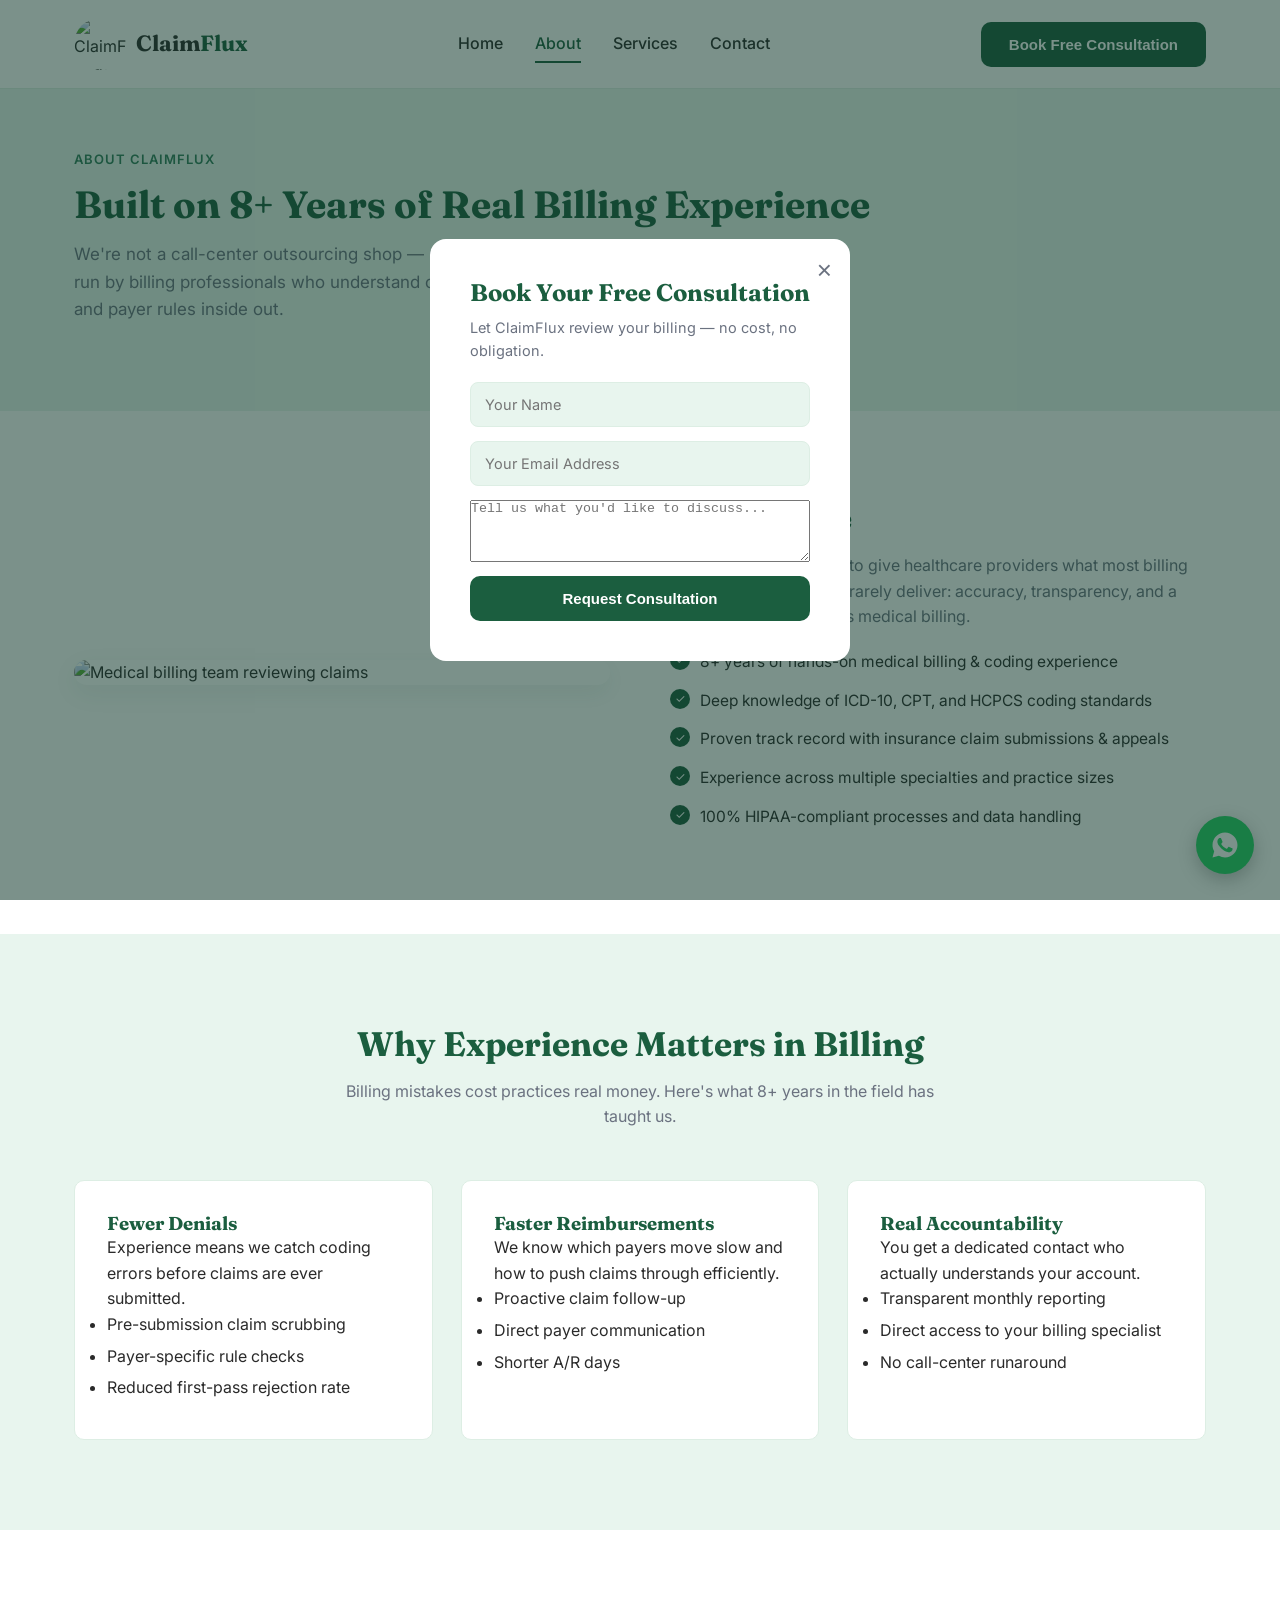
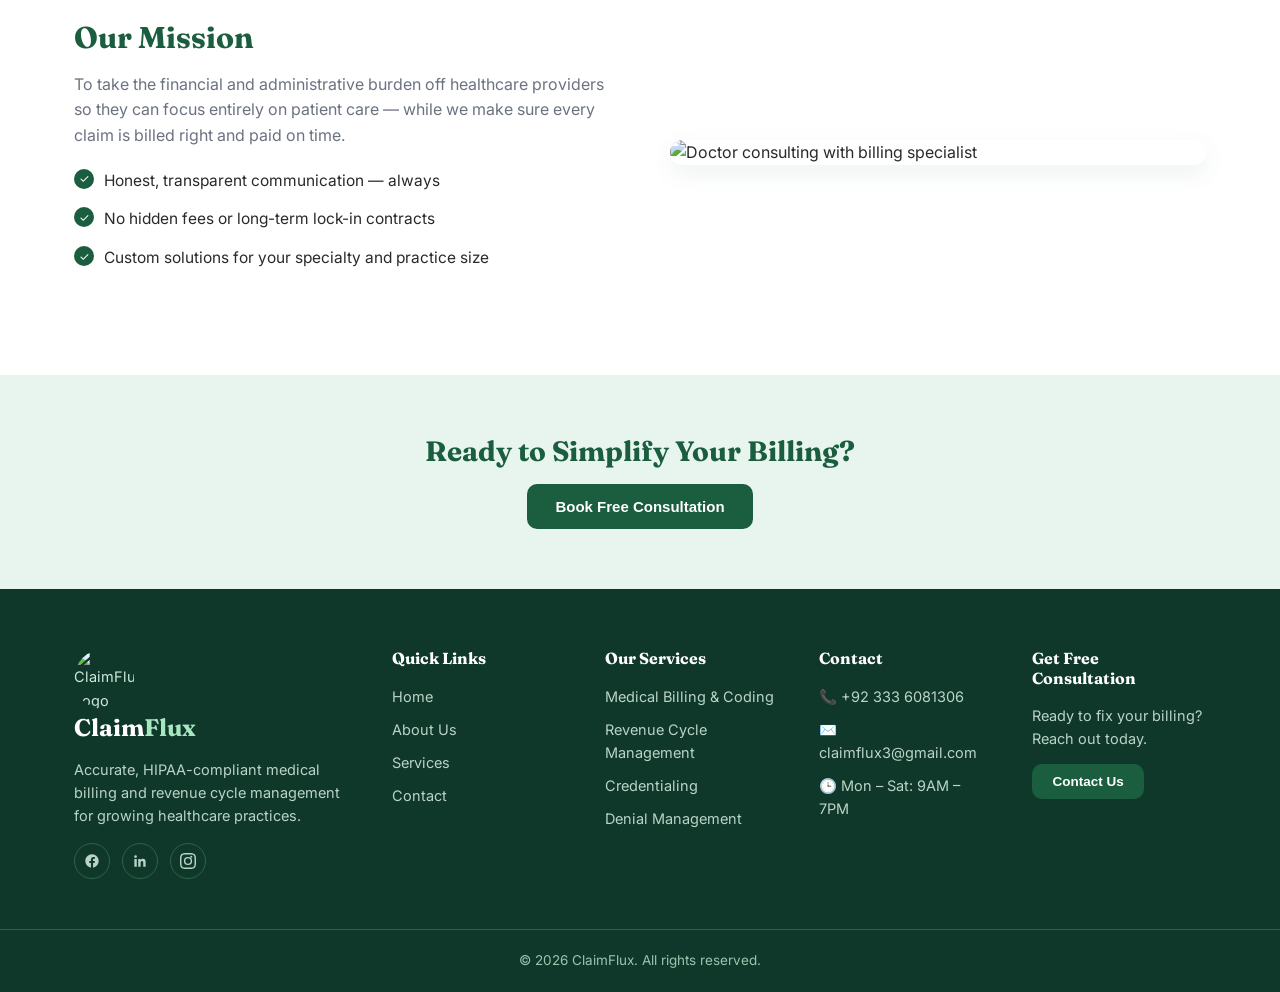
==== Claim Flux Website/about.html @ b2dca0a0 "Update about.html with new content and structure" ====
<!DOCTYPE html>
<html lang="en">
<head>
<meta charset="UTF-8">
<meta name="viewport" content="width=device-width, initial-scale=1.0">
<title>About Us | ClaimFlux</title>
<meta name="description" content="Learn about ClaimFlux — 8+ years of hands-on medical billing and revenue cycle management expertise for healthcare providers.">
<link rel="preconnect" href="https://fonts.googleapis.com">
<link href="https://fonts.googleapis.com/css2?family=Fraunces:wght@500;600;700&family=Inter:wght@400;500;600;700&display=swap" rel="stylesheet">
<link rel="stylesheet" href="style.css">
</head>
<body>

<!-- ===== HEADER ===== -->
<header class="site-header">
  <div class="container header-inner">
    <a href="index.html" class="logo-link">
  <img src="assets/logo.png" alt="ClaimFlux Logo" class="logo-img">
  <span class="logo-text">Claim<span class="logo-text-accent">Flux</span></span>
</a>
    <nav class="main-nav" id="mainNav">
      <a href="index.html">Home</a>
      <a href="about.html" class="active">About</a>
      <a href="services.html">Services</a>
      <a href="contact.html">Contact</a>
    </nav>
    <button type="button" class="btn btn-primary header-cta" onclick="openConsultModal()">Book Free Consultation</button>
    <button class="menu-toggle" id="menuToggle" aria-label="Toggle menu">
      <span></span><span></span><span></span>
    </button>
  </div>
</header>

<!-- ===== PAGE HERO ===== -->
<section class="hero" style="padding: 60px 0;">
  <div class="container">
    <p class="eyebrow">About ClaimFlux</p>
    <h1 style="font-size: 38px;">Built on 8+ Years of Real Billing Experience</h1>
    <p class="hero-sub" style="margin-top:14px;">We're not a call-center outsourcing shop — ClaimFlux is run by billing professionals who understand claims, denials, and payer rules inside out.</p>
  </div>
</section>

<!-- ===== STORY + IMAGE ===== -->
<section class="section">
  <div class="container two-col">
    <div>
      <img src="https://images.unsplash.com/photo-1505751172876-fa1923c5c528?auto=format&fit=crop&w=700&q=80" alt="Medical billing team reviewing claims" style="border-radius:16px; box-shadow: var(--shadow);">
    </div>
    <div>
      <h2 style="font-size:30px; margin-bottom:16px;">Who We Are</h2>
      <p style="color:var(--gray); margin-bottom:20px;">ClaimFlux was founded to give healthcare providers what most billing companies promise but rarely deliver: accuracy, transparency, and a team that actually knows medical billing.</p>
      <ul class="bullet-list">
        <li>8+ years of hands-on medical billing & coding experience</li>
        <li>Deep knowledge of ICD-10, CPT, and HCPCS coding standards</li>
        <li>Proven track record with insurance claim submissions & appeals</li>
        <li>Experience across multiple specialties and practice sizes</li>
        <li>100% HIPAA-compliant processes and data handling</li>
      </ul>
    </div>
  </div>
</section>

<!-- ===== WHY EXPERIENCE MATTERS ===== -->
<section class="section section-alt">
  <div class="container">
    <div class="section-head">
      <h2>Why Experience Matters in Billing</h2>
      <p>Billing mistakes cost practices real money. Here's what 8+ years in the field has taught us.</p>
    </div>
    <div class="card-grid">
      <div class="card">
        <h3>Fewer Denials</h3>
        <p>Experience means we catch coding errors before claims are ever submitted.</p>
        <ul>
          <li>Pre-submission claim scrubbing</li>
          <li>Payer-specific rule checks</li>
          <li>Reduced first-pass rejection rate</li>
        </ul>
      </div>
      <div class="card">
        <h3>Faster Reimbursements</h3>
        <p>We know which payers move slow and how to push claims through efficiently.</p>
        <ul>
          <li>Proactive claim follow-up</li>
          <li>Direct payer communication</li>
          <li>Shorter A/R days</li>
        </ul>
      </div>
      <div class="card">
        <h3>Real Accountability</h3>
        <p>You get a dedicated contact who actually understands your account.</p>
        <ul>
          <li>Transparent monthly reporting</li>
          <li>Direct access to your billing specialist</li>
          <li>No call-center runaround</li>
        </ul>
      </div>
    </div>
  </div>
</section>

<!-- ===== MISSION ===== -->
<section class="section">
  <div class="container two-col">
    <div>
      <h2 style="font-size:30px; margin-bottom:16px;">Our Mission</h2>
      <p style="color:var(--gray); margin-bottom:20px;">To take the financial and administrative burden off healthcare providers so they can focus entirely on patient care — while we make sure every claim is billed right and paid on time.</p>
      <ul class="bullet-list">
        <li>Honest, transparent communication — always</li>
        <li>No hidden fees or long-term lock-in contracts</li>
        <li>Custom solutions for your specialty and practice size</li>
      </ul>
    </div>
    <div>
      <img src="https://images.unsplash.com/photo-1454165804606-c3d57bc86b40?auto=format&fit=crop&w=700&q=80" alt="Doctor consulting with billing specialist" style="border-radius:16px; box-shadow: var(--shadow);">
    </div>
  </div>
</section>

<!-- ===== CTA STRIP ===== -->
<section class="section-alt" style="padding:60px 0; text-align:center;">
  <div class="container">
    <h2 style="font-size:28px; margin-bottom:16px;">Ready to Simplify Your Billing?</h2>
    <button type="button" class="btn btn-primary" onclick="openConsultModal()">Book Free Consultation</button>
  </div>
</section>

<!-- ===== WHATSAPP FLOATING ICON ===== -->
<a href="https://wa.me/923336081306" target="_blank" class="whatsapp-float" aria-label="Chat on WhatsApp">
  <svg viewBox="0 0 32 32" width="30" height="30" fill="white"><path d="M16.001 2.667c-7.363 0-13.334 5.97-13.334 13.333 0 2.353.615 4.646 1.782 6.667L2.667 29.333l6.84-1.795a13.27 13.27 0 0 0 6.494 1.795h.006c7.363 0 13.333-5.97 13.333-13.333S23.364 2.667 16.001 2.667zm7.803 19.03c-.332.933-1.646 1.708-2.688 1.933-.715.152-1.646.273-4.786-1.03-4.017-1.664-6.606-5.73-6.808-5.995-.194-.266-1.633-2.175-1.633-4.15s1.03-2.943 1.394-3.35c.365-.406.795-.508 1.061-.508.266 0 .53.002.762.014.244.012.573-.093.895.683.332.795 1.13 2.75 1.229 2.95.1.2.166.433.033.7-.133.267-.2.433-.398.667-.2.233-.42.52-.6.7-.2.2-.408.416-.176.815.233.4 1.033 1.705 2.218 2.762 1.523 1.36 2.807 1.78 3.207 1.98.4.2.633.166.867-.1.233-.267 1-1.166 1.267-1.566.266-.4.532-.333.897-.2.365.133 2.318 1.093 2.717 1.293.4.2.666.3.766.466.1.167.1.958-.232 1.892z"/></svg>
</a>

<!-- ===== FOOTER ===== -->
<footer class="site-footer">
  <div class="container footer-inner footer-inner-5">
    <div class="footer-col">
      <a href="index.html" class="logo-link footer-logo-link">
        <img src="assets/logo.png" alt="ClaimFlux Logo" class="logo-img footer-logo-img">
        <span class="logo-text footer-logo-text">Claim<span class="logo-text-accent">Flux</span></span>
      </a>
      <p>Accurate, HIPAA-compliant medical billing and revenue cycle management for growing healthcare practices.</p>
      <div class="social-icons" style="margin-top:16px;">
        <a href="https://www.facebook.com/share/196HwQjdj1/?mibextid=wwXIfr" target="_blank" aria-label="Facebook">
          <svg width="16" height="16" viewBox="0 0 24 24" fill="currentColor"><path d="M22 12.06C22 6.53 17.52 2 12 2S2 6.53 2 12.06c0 5 3.66 9.13 8.44 9.94v-7.03H7.9v-2.91h2.54V9.85c0-2.5 1.49-3.89 3.77-3.89 1.09 0 2.24.2 2.24.2v2.46h-1.26c-1.24 0-1.63.77-1.63 1.56v1.88h2.78l-.44 2.91h-2.34V22c4.78-.81 8.44-4.94 8.44-9.94z"/></svg>
        </a>
        <a href="https://www.linkedin.com/in/claim-flux-b5b047421?utm_source=share_via&utm_content=profile&utm_medium=member_ios" target="_blank" aria-label="LinkedIn">
          <svg width="16" height="16" viewBox="0 0 24 24" fill="currentColor"><path d="M20.45 20.45h-3.56v-5.57c0-1.33-.02-3.04-1.85-3.04-1.86 0-2.14 1.45-2.14 2.94v5.67H9.34V9h3.42v1.56h.05c.48-.9 1.64-1.85 3.38-1.85 3.6 0 4.27 2.37 4.27 5.46v6.28zM5.34 7.43a2.07 2.07 0 1 1 0-4.14 2.07 2.07 0 0 1 0 4.14zM7.12 20.45H3.56V9h3.56v11.45z"/></svg>
        </a>
        <a href="https://www.instagram.com/claimflux3?igsh=MWZhaTVyOWlpMDJ1ag==" target="_blank" aria-label="Instagram">
          <svg width="16" height="16" viewBox="0 0 24 24" fill="currentColor"><path d="M12 2.16c3.2 0 3.58.01 4.85.07 1.17.05 1.8.25 2.22.41.56.22.96.48 1.38.9.42.42.68.82.9 1.38.16.42.36 1.05.41 2.22.06 1.27.07 1.65.07 4.85s-.01 3.58-.07 4.85c-.05 1.17-.25 1.8-.41 2.22-.22.56-.48.96-.9 1.38-.42.42-.82.68-1.38.9-.42.16-1.05.36-2.22.41-1.27.06-1.65.07-4.85.07s-3.58-.01-4.85-.07c-1.17-.05-1.8-.25-2.22-.41-.56-.22-.96-.48-1.38-.9-.42-.42-.68-.82-.9-1.38-.16-.42-.36-1.05-.41-2.22-.06-1.27-.07-1.65-.07-4.85s.01-3.58.07-4.85c.05-1.17.25-1.8.41-2.22.22-.56.48-.96.9-1.38.42-.42.82-.68 1.38-.9.42-.16 1.05-.36 2.22-.41 1.27-.06 1.65-.07 4.85-.07zM12 0C8.74 0 8.33.01 7.05.07c-1.28.06-2.15.26-2.91.56-.79.31-1.46.72-2.13 1.38A5.87 5.87 0 0 0 .63 4.14c-.3.76-.5 1.63-.56 2.91C.01 8.33 0 8.74 0 12s.01 3.67.07 4.95c.06 1.28.26 2.15.56 2.91.31.79.72 1.46 1.38 2.13.66.66 1.34 1.07 2.13 1.38.76.3 1.63.5 2.91.56 1.28.06 1.69.07 4.95.07s3.67-.01 4.95-.07c1.28-.06 2.15-.26 2.91-.56.79-.31 1.46-.72 2.13-1.38.66-.66 1.07-1.34 1.38-2.13.3-.76.5-1.63.56-2.91.06-1.28.07-1.69.07-4.95s-.01-3.67-.07-4.95c-.06-1.28-.26-2.15-.56-2.91-.31-.79-.72-1.46-1.38-2.13A5.87 5.87 0 0 0 19.86.63c-.76-.3-1.63-.5-2.91-.56C15.67.01 15.26 0 12 0zm0 5.84A6.16 6.16 0 1 0 12 18.16 6.16 6.16 0 0 0 12 5.84zm0 10.16A4 4 0 1 1 12 8a4 4 0 0 1 0 8zm6.41-10.4a1.44 1.44 0 1 1-2.88 0 1.44 1.44 0 0 1 2.88 0z"/></svg>
        </a>
      </div>
    </div>

    <div class="footer-col">
      <h4>Quick Links</h4>
      <a href="index.html">Home</a>
      <a href="about.html">About Us</a>
      <a href="services.html">Services</a>
      <a href="contact.html">Contact</a>
    </div>

    <div class="footer-col">
      <h4>Our Services</h4>
      <a href="services.html">Medical Billing & Coding</a>
      <a href="services.html">Revenue Cycle Management</a>
      <a href="services.html">Credentialing</a>
      <a href="services.html">Denial Management</a>
    </div>

    <div class="footer-col">
      <h4>Contact</h4>
      <p>📞 +92 333 6081306</p>
      <p>✉️ claimflux3@gmail.com</p>
      <p>🕒 Mon – Sat: 9AM – 7PM</p>
    </div>

    <div class="footer-col">
      <h4>Get Free Consultation</h4>
      <p style="margin-bottom:14px;">Ready to fix your billing? Reach out today.</p>
      <button type="button" class="btn btn-primary" style="font-size:13.5px; padding:10px 20px;" onclick="openConsultModal()">Contact Us</button>
    </div>
  </div>
  <div class="footer-bottom">
    <p>&copy; <span id="currentYear">2026</span> ClaimFlux. All rights reserved.</p>
  </div>
</footer>

<!-- ===== CONSULTATION POPUP MODAL ===== -->
<div class="modal-overlay" id="consultModal">
  <div class="modal-box">
    <button class="modal-close" id="modalClose" aria-label="Close">&times;</button>
    <div id="consultFormWrap">
    <h3>Book Your Free Consultation</h3>
    <p>Let ClaimFlux review your billing — no cost, no obligation.</p>
    <form id="consultForm">
      <input type="hidden" name="access_key" value="b494f4cc-b262-4663-bc3c-fe951db711fb">
      <input type="hidden" name="subject" value="New Consultation Request - ClaimFlux">
      <input type="text" name="name" placeholder="Your Name" required>
      <input type="email" name="email" placeholder="Your Email Address" required>
      <textarea name="message" placeholder="Tell us what you'd like to discuss..." rows="4" required></textarea>
      <button type="submit" class="btn btn-primary btn-full">Request Consultation</button>
    </form>
    </div>
    <div class="success-state" id="consultSuccess" style="display:none;">
      <svg class="success-checkmark" viewBox="0 0 52 52">
        <circle cx="26" cy="26" r="24"/>
        <path d="M14 27l7 7 16-16"/>
      </svg>
      <h3>Consultation Booked!</h3>
      <p>Thanks for reaching out — our team will review your details and contact you shortly.</p>
    </div>
  </div>
</div>

<script src="script.js"></script>
</body>
</html>
---- Claim Flux Website/style.css ----
/* =========================================
   CLAIMFLUX — GLOBAL STYLES
========================================= */
:root {
  --green-dark: #1B5E3F;
  --green-mid: #2E7D5B;
  --mint-bg: #E8F5EE;
  --white: #FFFFFF;
  --charcoal: #2A2A2A;
  --gray: #6B7280;
  --border: #DDEEE4;
  --font-head: 'Fraunces', serif;
  --font-body: 'Inter', sans-serif;
  --radius: 10px;
  --shadow: 0 8px 24px rgba(27, 94, 63, 0.08);
}

* { margin: 0; padding: 0; box-sizing: border-box; }

html { scroll-behavior: smooth; }

body {
  font-family: var(--font-body);
  color: var(--charcoal);
  line-height: 1.6;
  background: var(--white);
}

.container {
  max-width: 1180px;
  margin: 0 auto;
  padding: 0 24px;
}

img { max-width: 100%; display: block; }

h1, h2, h3, h4 { font-family: var(--font-head); line-height: 1.2; color: var(--green-dark); }

a { text-decoration: none; color: inherit; }

/* ===== BUTTONS ===== */
.btn {
  display: inline-block;
  padding: 14px 28px;
  border-radius: var(--radius);
  font-weight: 600;
  font-size: 15px;
  transition: transform 0.2s ease, box-shadow 0.2s ease;
  cursor: pointer;
  border: none;
}
.btn-primary { background: var(--green-dark); color: var(--white); }
.btn-primary:hover { transform: translateY(-2px); box-shadow: 0 10px 20px rgba(27,94,63,0.25); }
.btn-outline { background: transparent; border: 2px solid var(--green-dark); color: var(--green-dark); }
.btn-outline:hover { background: var(--green-dark); color: var(--white); }
.btn-full { width: 100%; }

/* ===== HEADER ===== */
.site-header {
  position: sticky;
  top: 0;
  background: var(--white);
  border-bottom: 1px solid var(--border);
  z-index: 100;
}
.header-inner {
  display: flex;
  align-items: center;
  justify-content: space-between;
  padding: 18px 24px;
}
.logo {
  font-family: var(--font-head);
  font-size: 24px;
  font-weight: 700;
  color: var(--charcoal);
}
.logo span { color: var(--green-dark); }
.main-nav { display: flex; gap: 32px; }
.main-nav a { font-weight: 500; color: var(--charcoal); position: relative; }
.main-nav a.active, .main-nav a:hover { color: var(--green-dark); }
.main-nav a.active::after {
  content: ''; position: absolute; bottom: -6px; left: 0; width: 100%; height: 2px; background: var(--green-dark);
}
.menu-toggle {
  display: none;
  flex-direction: column;
  gap: 5px;
  background: none;
  border: none;
  cursor: pointer;
}
.menu-toggle span { width: 26px; height: 2px; background: var(--charcoal); }

/* ===== HERO ===== */
.hero { background: var(--mint-bg); padding: 80px 0; overflow: hidden; }
.hero-inner {
  display: grid;
  grid-template-columns: 1fr 1fr;
  gap: 50px;
  align-items: center;
}
.eyebrow {
  color: var(--green-mid);
  font-weight: 600;
  letter-spacing: 1px;
  text-transform: uppercase;
  font-size: 13px;
  margin-bottom: 12px;
}
.hero-text h1 { font-size: 44px; margin-bottom: 20px; }
.hero-sub { color: var(--gray); font-size: 17px; margin-bottom: 28px; max-width: 480px; }
.hero-actions { display: flex; gap: 16px; flex-wrap: wrap; }
.hero-img {
  border-radius: 16px;
  box-shadow: var(--shadow);
  animation: floatIn 0.8s ease both;
}
@keyframes floatIn {
  from { opacity: 0; transform: translateY(20px); }
  to { opacity: 1; transform: translateY(0); }
}

/* ===== TRUST STRIP ===== */
.trust-strip { background: var(--green-dark); padding: 36px 0; }
.trust-grid {
  display: grid;
  grid-template-columns: repeat(4, 1fr);
  text-align: center;
  gap: 20px;
}
.trust-item strong { display: block; font-size: 30px; color: var(--white); font-family: var(--font-head); }
.trust-item span { color: #CFE8DA; font-size: 14px; }

/* ===== SECTIONS (generic, used across pages) ===== */
.section { padding: 90px 0; }
.section-alt { background: var(--mint-bg); }
.section-head { text-align: center; max-width: 620px; margin: 0 auto 50px; }
.section-head h2 { font-size: 34px; margin-bottom: 14px; }
.section-head p { color: var(--gray); font-size: 16px; }

.card-grid {
  display: grid;
  grid-template-columns: repeat(3, 1fr);
  gap: 28px;
}
.card {
  background: var(--white);
  border: 1px solid var(--border);
  border-radius: var(--radius);
  padding: 32px;
  transition: transform 0.25s ease, box-shadow 0.25s ease;
}
.card:hover { transform: translateY(-6px); box-shadow: var(--shadow); }
.hover-border-grid .card {
  border: 2px solid var(--border);
  transition: transform 0.25s ease, box-shadow 0.25s ease, border-color 0.25s ease;
}
.hover-border-grid .card:hover {
  border-color: var(--green-dark);
}

/* ===== FAQ ACCORDION ===== */
.faq-list {
  display: flex;
  flex-direction: column;
  gap: 16px;
}
.faq-item {
  background: var(--white);
  border: 2px solid var(--border);
  border-radius: var(--radius);
  overflow: hidden;
  transition: border-color 0.3s ease, box-shadow 0.3s ease;
}
.faq-item.open {
  border-color: var(--green-dark);
  box-shadow: var(--shadow);
}
.faq-question {
  display: flex;
  justify-content: space-between;
  align-items: center;
  gap: 16px;
  padding: 22px 26px;
  cursor: pointer;
  user-select: none;
}
.faq-question h3 {
  font-size: 16.5px;
  color: var(--charcoal);
  font-family: var(--font-body);
  font-weight: 600;
}
.faq-icon {
  width: 30px;
  height: 30px;
  flex-shrink: 0;
  border-radius: 50%;
  background: var(--mint-bg);
  color: var(--green-dark);
  display: flex;
  align-items: center;
  justify-content: center;
  font-size: 18px;
  font-weight: 600;
  transition: transform 0.35s ease, background 0.3s ease, color 0.3s ease;
}
.faq-item.open .faq-icon {
  background: var(--green-dark);
  color: var(--white);
  transform: rotate(135deg);
}
.faq-answer {
  max-height: 0;
  overflow: hidden;
  transition: max-height 0.4s ease;
}
.faq-answer-inner {
  padding: 0 26px 22px;
  border-top: 1px solid var(--border);
  padding-top: 16px;
}
.faq-answer p {
  color: var(--gray);
  font-size: 14.5px;
  line-height: 1.7;
}
.card ul li { margin-bottom: 6px; }

/* ===== ABOUT / BULLET LIST ===== */
.bullet-list { list-style: none; }
.bullet-list li {
  position: relative;
  padding-left: 30px;
  margin-bottom: 14px;
  font-size: 15.5px;
}
.bullet-list li::before {
  content: '✓';
  position: absolute;
  left: 0;
  top: 0;
  background: var(--green-dark);
  color: var(--white);
  width: 20px; height: 20px;
  border-radius: 50%;
  font-size: 12px;
  display: flex; align-items: center; justify-content: center;
}

.two-col {
  display: grid;
  grid-template-columns: 1fr 1fr;
  gap: 60px;
  align-items: center;
}

/* ===== WHATSAPP FLOAT ===== */
.whatsapp-float {
  animation: pulse 1.6s infinite;
  position: fixed;
  bottom: 26px;
  right: 26px;
  background: #25D366;
  width: 58px; height: 58px;
  border-radius: 50%;
  display: flex; align-items: center; justify-content: center;
  box-shadow: 0 6px 18px rgba(0,0,0,0.25);
  z-index: 200;
  animation: pulse 2.2s infinite;
}
@keyframes pulse {
  0% { box-shadow: 0 0 0 0 rgba(37,211,102,0.5); }
  70% { box-shadow: 0 0 0 14px rgba(37,211,102,0); }
  100% { box-shadow: 0 0 0 0 rgba(37,211,102,0); }
}

/* ===== FOOTER ===== */
.site-footer { background: #10382A; color: #DCEBE3; padding: 60px 0 0; }
.footer-inner {
  display: grid;
  grid-template-columns: 2fr 1fr 1fr 1fr;
  gap: 40px;
  padding-bottom: 40px;
}

.footer-inner-5 {
  grid-template-columns: 1.6fr 1fr 1fr 1fr 1fr;
}
@media (max-width: 900px) {
  .footer-inner-5 { grid-template-columns: 1fr 1fr; }
}

.footer-logo { color: var(--white); margin-bottom: 14px; display: inline-block; }
.footer-logo span { color: #A8E6C1; }
.footer-col h4 { color: var(--white); font-size: 16px; margin-bottom: 16px; }
.footer-col a, .footer-col p { display: block; color: #B9D4C6; margin-bottom: 10px; font-size: 14.5px; }
.social-icons { display: flex; gap: 12px; }
.social-icons a {
  width: 36px; height: 36px;
  border: 1px solid #2E6349;
  border-radius: 50%;
  display: flex; align-items: center; justify-content: center;
  font-size: 12px;
}
.footer-bottom {
  border-top: 1px solid #2E6349;
  text-align: center;
  padding: 20px 0;
  font-size: 13.5px;
  color: #9FC2AF;
}

/* ===== MODAL ===== */
.modal-overlay {
  position: fixed;
  inset: 0;
  background: rgba(16, 56, 42, 0.55);
  display: flex;
  align-items: center;
  justify-content: center;
  opacity: 0;
  visibility: hidden;
  transition: opacity 0.3s ease;
  z-index: 999;
  padding: 20px;
}
.modal-overlay.active { opacity: 1; visibility: visible; }
.modal-box {
  background: var(--white);
  border-radius: 16px;
  padding: 40px;
  max-width: 420px;
  width: 100%;
  position: relative;
  transform: scale(0.92);
  transition: transform 0.3s ease;
}
.modal-overlay.active .modal-box { transform: scale(1); }
.modal-box h3 { font-size: 24px; margin-bottom: 8px; }
.modal-box p { color: var(--gray); font-size: 14.5px; margin-bottom: 20px; }
.modal-close {
  position: absolute; top: 16px; right: 18px;
  background: none; border: none; font-size: 26px; cursor: pointer; color: var(--gray);
}
#consultForm { display: flex; flex-direction: column; gap: 14px; }
#consultForm input, #consultForm select {
  padding: 13px 14px;
  border: 1px solid var(--border);
  border-radius: 8px;
  font-family: var(--font-body);
  font-size: 14.5px;
  background: var(--mint-bg);
}
#consultForm input:focus, #consultForm select:focus {
  outline: 2px solid var(--green-dark);
  background: var(--white);
}

/* ===== SCROLL REVEAL ===== */
.reveal {
  opacity: 0;
  transform: translateY(24px);
  transition: opacity 0.7s ease, transform 0.7s ease;
}
.reveal.visible {
  opacity: 1;
  transform: translateY(0);
}

/* ===== RESPONSIVE ===== */
@media (max-width: 900px) {
  .hero-inner, .two-col { grid-template-columns: 1fr; }
  .hero-text h1 { font-size: 34px; }
  .card-grid { grid-template-columns: repeat(2, 1fr); }
  .footer-inner { grid-template-columns: 1fr 1fr; }
}

@media (max-width: 640px) {
  .main-nav { 
    position: absolute; top: 100%; left: 0; right: 0;
    background: var(--white);
    flex-direction: column;
    padding: 20px 24px;
    display: none;
    border-bottom: 1px solid var(--border);
  }
  .main-nav.open { display: flex; }
  .menu-toggle { display: flex; }
  .header-cta { display: none; }
  .trust-grid { grid-template-columns: repeat(2, 1fr); }
  .card-grid { grid-template-columns: 1fr; }
  .footer-inner { grid-template-columns: 1fr; }
  .hero-text h1 { font-size: 28px; }
  .section { padding: 60px 0; }
}

/* ===== LOGO IMAGE ===== */
.logo-img {
  height: 52px;
  width: 52px;
  object-fit: cover;
  border-radius: 50%;
  display: block;
}
.footer-logo-img {
  height: 60px;
  width: 60px;
  object-fit: cover;
  border-radius: 50%;
  filter: brightness(1.1);
}
.logo-link, .footer-logo-link {
  display: inline-flex;
  align-items: center;
  gap: 10px;
}
.logo-text {
  font-family: var(--font-head);
  font-size: 22px;
  font-weight: 700;
  color: var(--charcoal);
}
.logo-text-accent { color: var(--green-dark); }
.footer-logo-text {
  color: var(--white);
  font-size: 24px;
}
.footer-logo-text .logo-text-accent { color: #A8E6C1; }

/* ===== SPECIALTY GRID ===== */
.specialty-grid {
  display: grid;
  grid-template-columns: repeat(4, 1fr);
  gap: 16px;
}
.specialty-item {
  background: var(--mint-bg);
  border: 2px solid var(--border);
  border-radius: 10px;
  padding: 20px 16px;
  text-align: center;
  font-weight: 600;
  color: var(--green-dark);
  font-size: 14.5px;
  transition: all 0.25s ease;
}
.specialty-item:hover {
  background: var(--green-dark);
  color: var(--white);
  transform: translateY(-4px);
  border-color: var(--green-dark);
}
@media (max-width: 640px) {
  .specialty-grid { grid-template-columns: repeat(2, 1fr); }
}

/* ===== SERVICE SELECT BOXES ===== */
.service-select-grid {
  display: grid;
  grid-template-columns: 1fr 1fr;
  gap: 10px;
}
.service-option {
  padding: 12px 10px;
  border: 2px solid var(--border);
  border-radius: 8px;
  background: var(--mint-bg);
  font-family: var(--font-body);
  font-size: 13.5px;
  font-weight: 500;
  color: var(--charcoal);
  cursor: pointer;
  text-align: center;
  transition: border-color 0.2s ease, background 0.2s ease, color 0.2s ease;
}
.service-option:hover { border-color: var(--green-mid); }
.service-option.selected {
  background: var(--green-dark);
  border-color: var(--green-dark);
  color: var(--white);
}
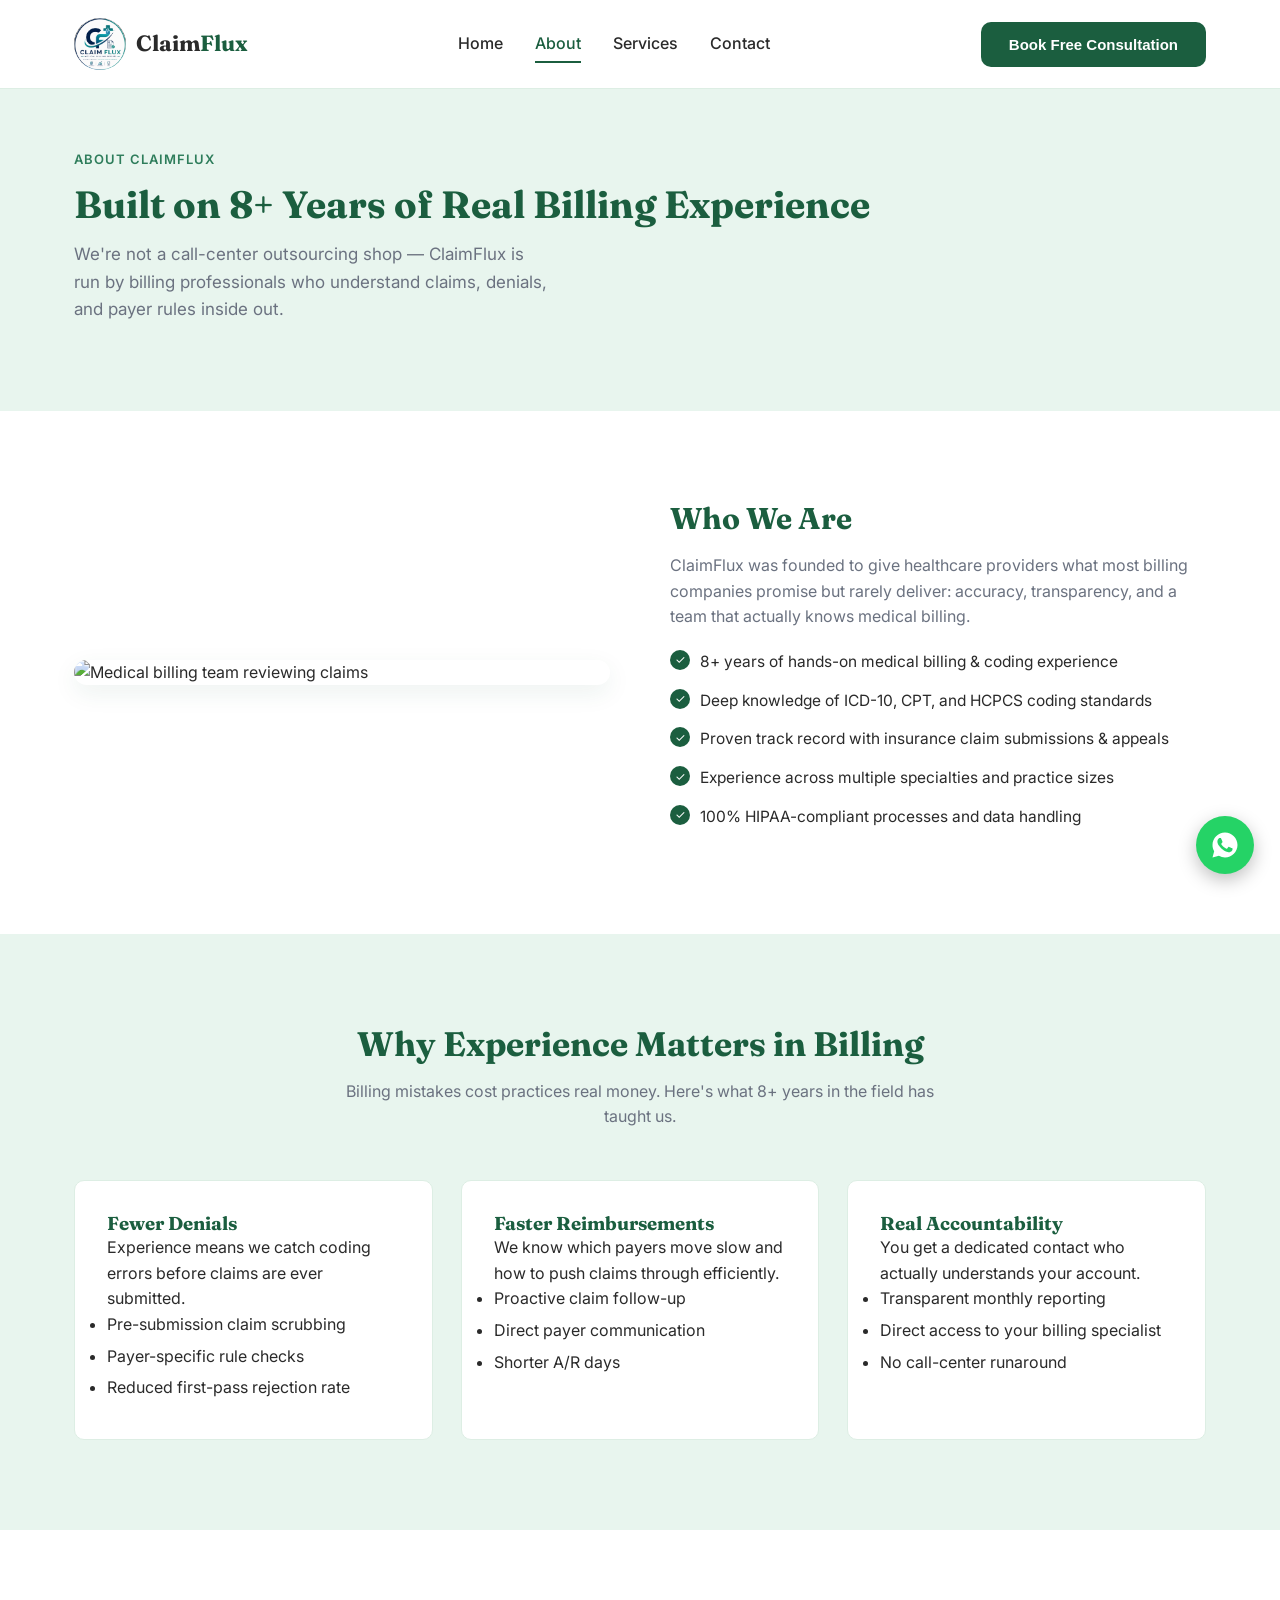
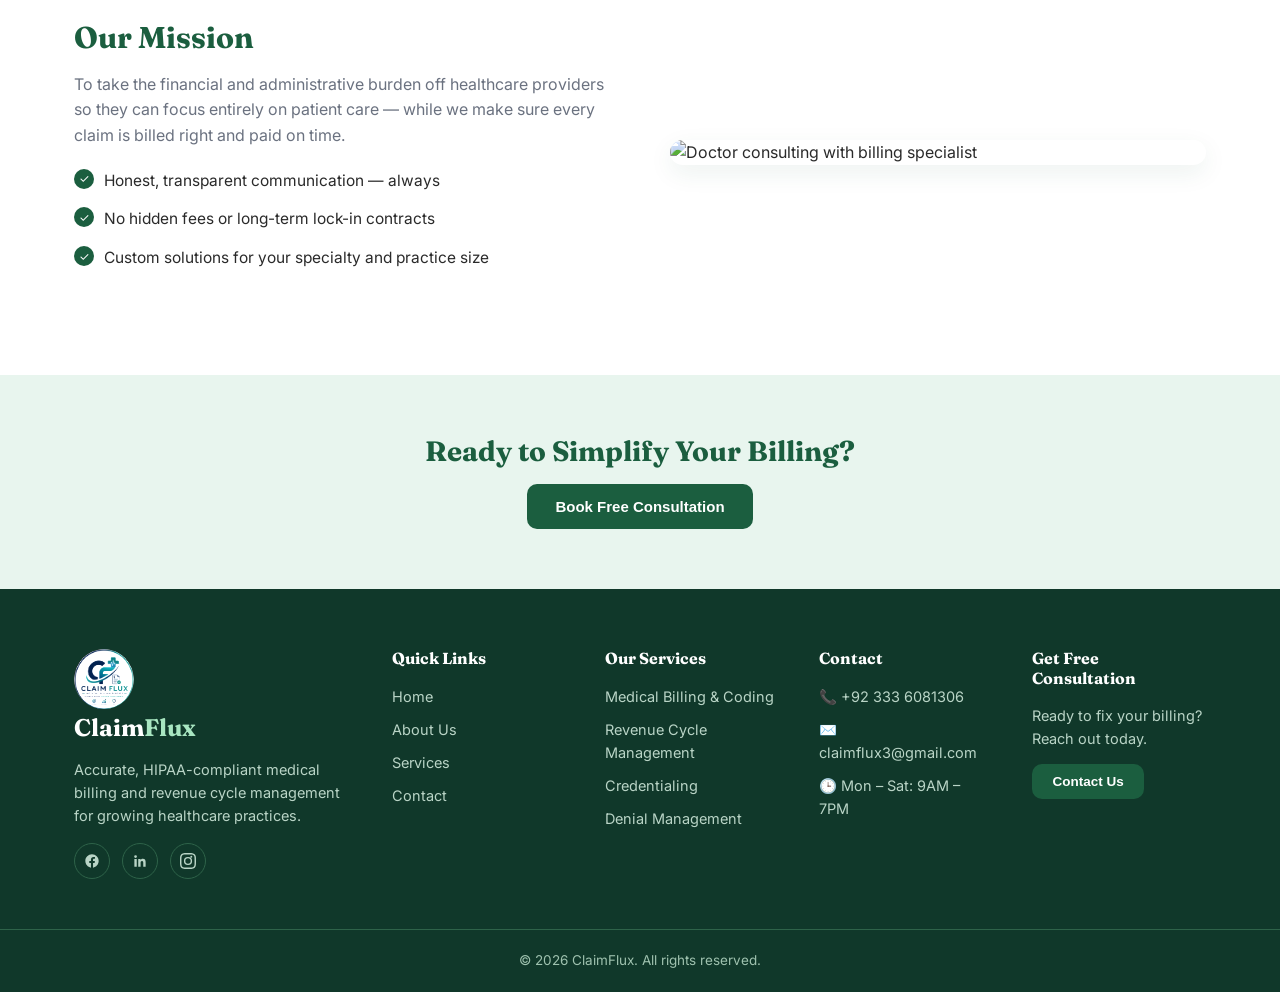
==== commit 1e38d72b: "Update about.html" ====
--- a/Claim Flux Website/about.html
+++ b/Claim Flux Website/about.html
@@ -15,7 +15,7 @@
 <header class="site-header">
   <div class="container header-inner">
     <a href="index.html" class="logo-link">
-  <img src="assets/logo.png" alt="ClaimFlux Logo" class="logo-img">
+  <img src="logo.png" alt="ClaimFlux Logo" class="logo-img">
   <span class="logo-text">Claim<span class="logo-text-accent">Flux</span></span>
 </a>
     <nav class="main-nav" id="mainNav">
@@ -135,7 +135,7 @@
   <div class="container footer-inner footer-inner-5">
     <div class="footer-col">
       <a href="index.html" class="logo-link footer-logo-link">
-        <img src="assets/logo.png" alt="ClaimFlux Logo" class="logo-img footer-logo-img">
+        <img src="logo.png" alt="ClaimFlux Logo" class="logo-img footer-logo-img">
         <span class="logo-text footer-logo-text">Claim<span class="logo-text-accent">Flux</span></span>
       </a>
       <p>Accurate, HIPAA-compliant medical billing and revenue cycle management for growing healthcare practices.</p>
--- a/Claim Flux Website/style.css
+++ b/Claim Flux Website/style.css
@@ -345,7 +345,7 @@
   background: none; border: none; font-size: 26px; cursor: pointer; color: var(--gray);
 }
 #consultForm { display: flex; flex-direction: column; gap: 14px; }
-#consultForm input, #consultForm select {
+#consultForm input, #consultForm select, #consultForm textarea {
   padding: 13px 14px;
   border: 1px solid var(--border);
   border-radius: 8px;
@@ -353,7 +353,7 @@
   font-size: 14.5px;
   background: var(--mint-bg);
 }
-#consultForm input:focus, #consultForm select:focus {
+#consultForm input:focus, #consultForm select:focus, #consultForm textarea:focus {
   outline: 2px solid var(--green-dark);
   background: var(--white);
 }
@@ -480,4 +480,69 @@
   background: var(--green-dark);
   border-color: var(--green-dark);
   color: var(--white);
-}+}
+
+#consultForm textarea {
+  resize: vertical;
+  font-family: var(--font-body);
+  padding: 13px 14px;
+  border: 1px solid var(--border);
+  border-radius: 8px;
+  font-size: 14.5px;
+  background: var(--mint-bg);
+}
+#consultForm textarea:focus {
+  outline: 2px solid var(--green-dark);
+  background: var(--white);
+}
+
+/* ===== SUCCESS STATE (After Form Submit) ===== */
+.success-state {
+  text-align: center;
+  padding: 20px 0 10px;
+}
+.success-checkmark {
+  width: 70px;
+  height: 70px;
+  margin: 0 auto 20px;
+}
+.success-checkmark circle {
+  stroke: var(--green-dark);
+  stroke-width: 3;
+  fill: none;
+  stroke-dasharray: 166;
+  stroke-dashoffset: 166;
+  animation: circleDraw 0.5s ease forwards;
+}
+.success-checkmark path {
+  stroke: var(--green-dark);
+  stroke-width: 4;
+  fill: none;
+  stroke-linecap: round;
+  stroke-linejoin: round;
+  stroke-dasharray: 48;
+  stroke-dashoffset: 48;
+  animation: checkDraw 0.35s ease forwards 0.45s;
+}
+@keyframes circleDraw {
+  to { stroke-dashoffset: 0; }
+}
+@keyframes checkDraw {
+  to { stroke-dashoffset: 0; }
+}
+.success-state h3 {
+  font-size: 22px;
+  margin-bottom: 8px;
+  animation: fadeUp 0.4s ease forwards 0.6s;
+  opacity: 0;
+}
+.success-state p {
+  color: var(--gray);
+  font-size: 14.5px;
+  animation: fadeUp 0.4s ease forwards 0.75s;
+  opacity: 0;
+}
+@keyframes fadeUp {
+  from { opacity: 0; transform: translateY(8px); }
+  to { opacity: 1; transform: translateY(0); }
+}
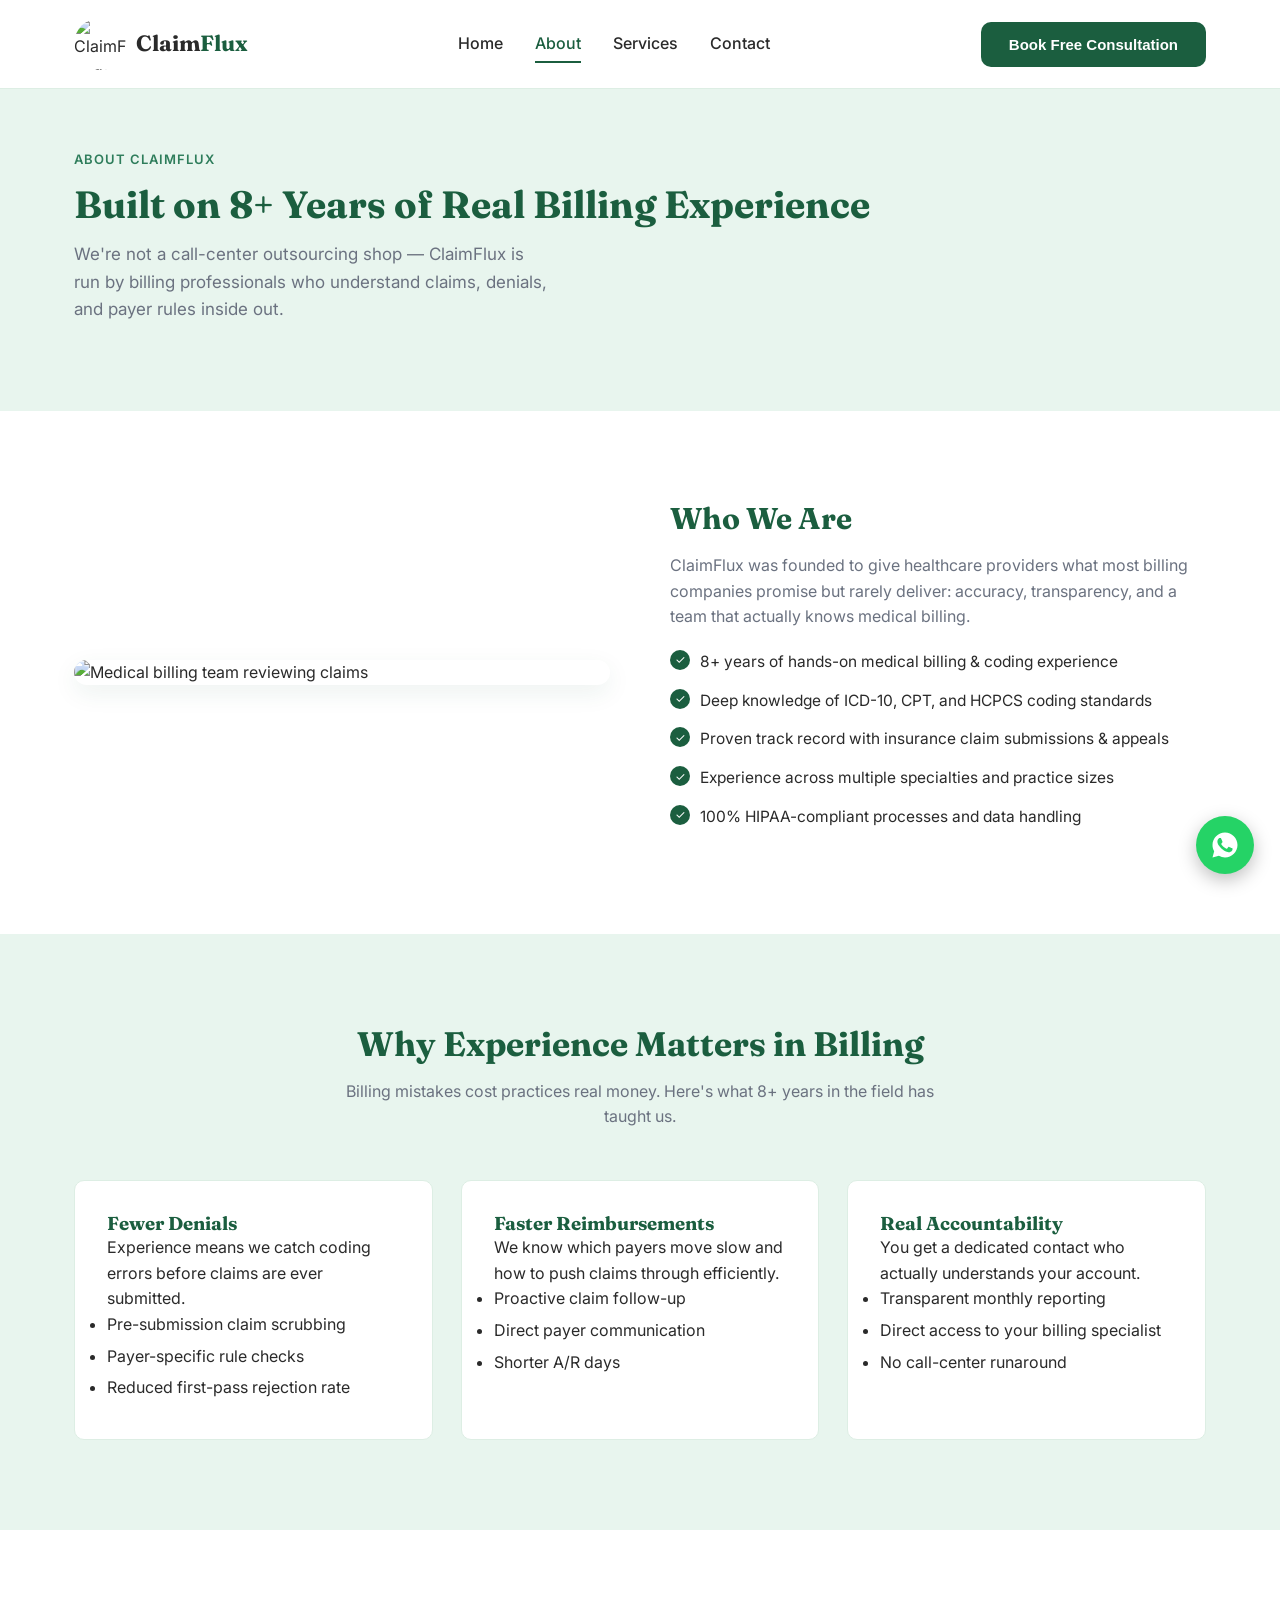
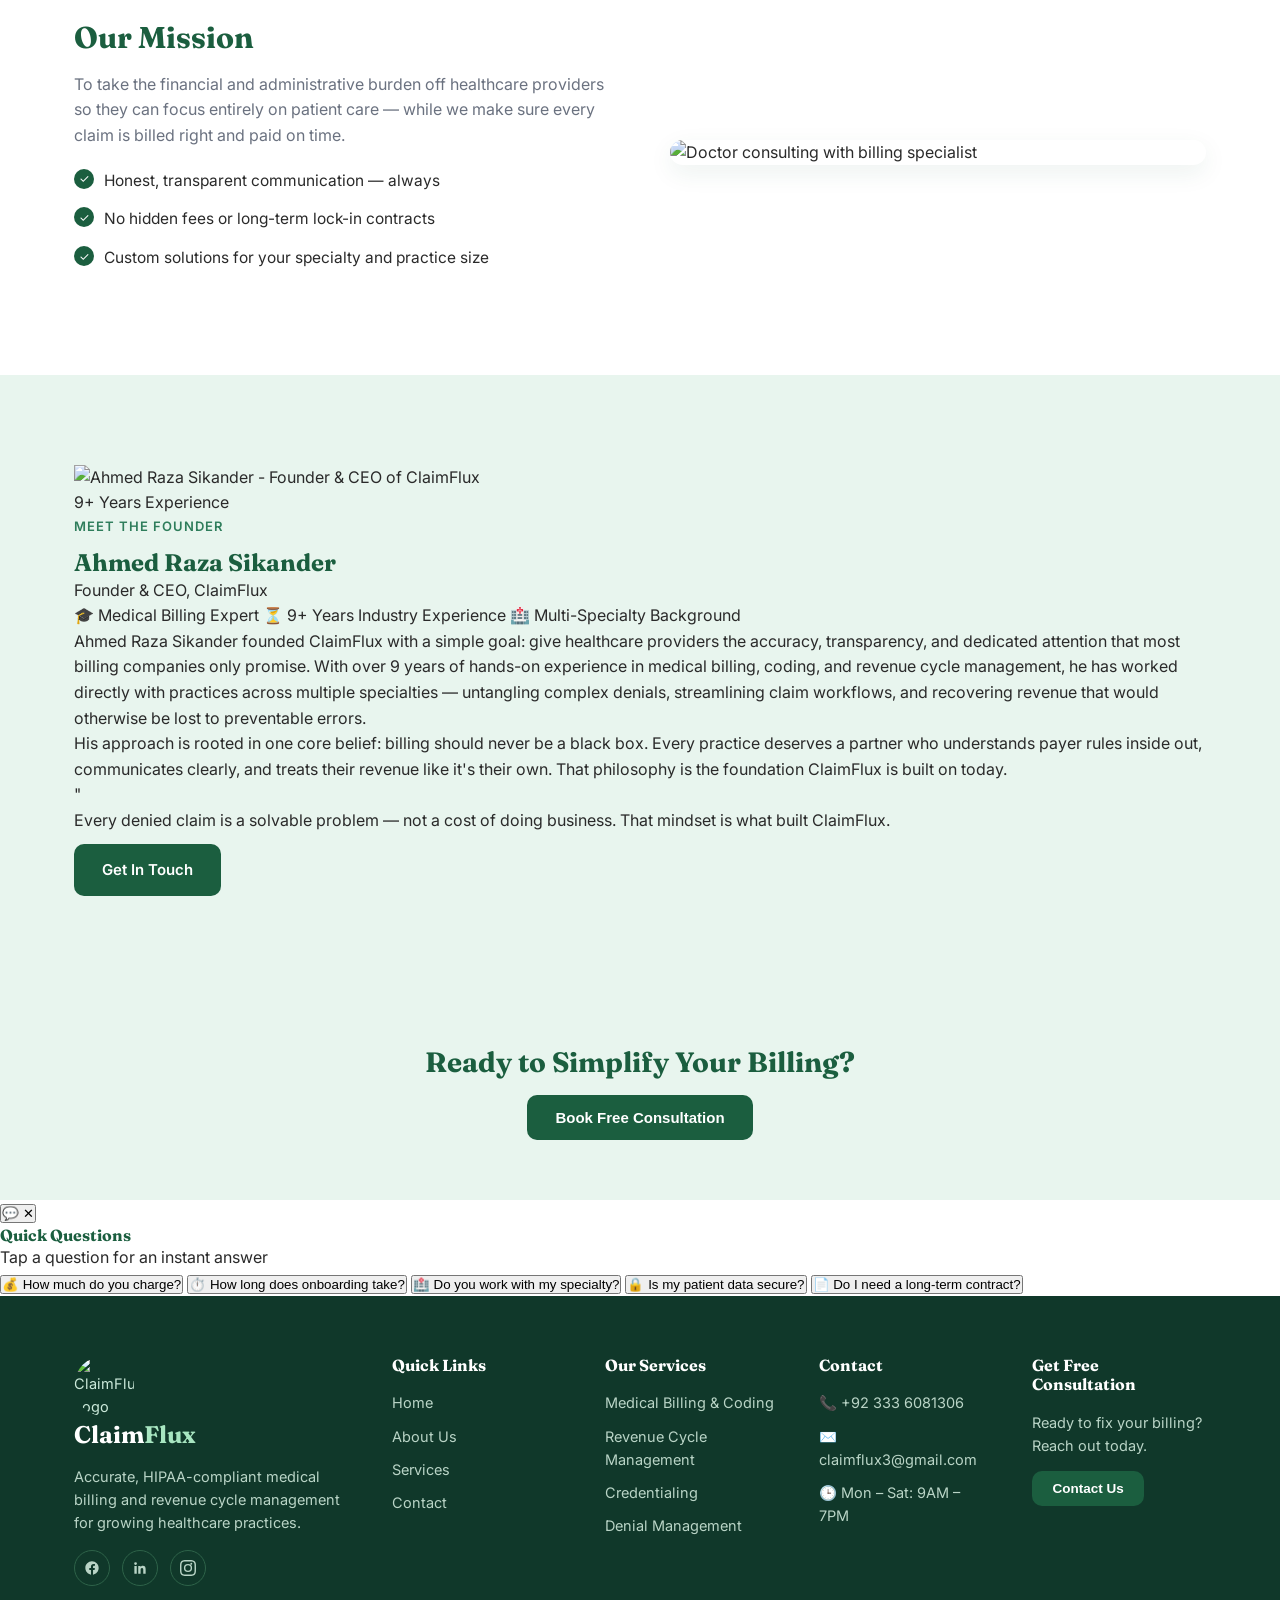
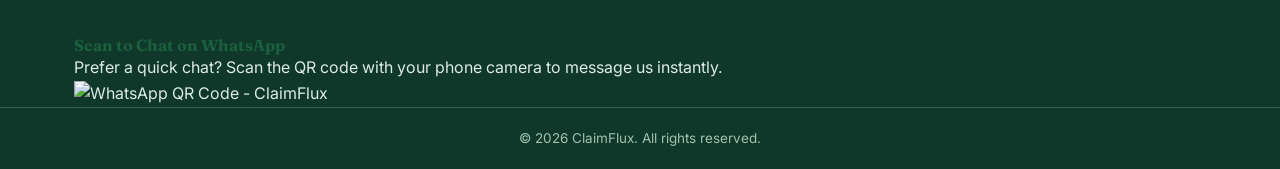
==== commit 5cc316d5: "Change greeting from 'Hello' to 'Goodbye'" ====
--- a/Claim Flux Website/about.html
+++ b/Claim Flux Website/about.html
@@ -15,7 +15,7 @@
 <header class="site-header">
   <div class="container header-inner">
     <a href="index.html" class="logo-link">
-  <img src="logo.png" alt="ClaimFlux Logo" class="logo-img">
+  <img src="assets/logo.png" alt="ClaimFlux Logo" class="logo-img">
   <span class="logo-text">Claim<span class="logo-text-accent">Flux</span></span>
 </a>
     <nav class="main-nav" id="mainNav">
@@ -117,6 +117,48 @@
   </div>
 </section>
 
+<!-- ===== FOUNDER / CEO ===== -->
+<section class="section section-alt">
+  <div class="container">
+    <div class="founder-wrap">
+
+      <div class="founder-visual">
+        <div class="founder-photo-frame">
+          <img src="./assets/ceo.png.png" alt="Ahmed Raza Sikander - Founder & CEO of ClaimFlux">
+        </div>
+        <div class="founder-badge">9+ Years Experience</div>
+      </div>
+
+      <div class="founder-content">
+        <p class="eyebrow">Meet the Founder</p>
+        <h2 class="founder-name">Ahmed Raza Sikander</h2>
+        <p class="founder-title">Founder & CEO, ClaimFlux</p>
+
+        <div class="founder-credentials">
+          <span class="founder-credential">🎓 Medical Billing Expert</span>
+          <span class="founder-credential">⏳ 9+ Years Industry Experience</span>
+          <span class="founder-credential">🏥 Multi-Specialty Background</span>
+        </div>
+
+        <p class="founder-bio">
+          Ahmed Raza Sikander founded ClaimFlux with a simple goal: give healthcare providers the accuracy, transparency, and dedicated attention that most billing companies only promise. With over 9 years of hands-on experience in medical billing, coding, and revenue cycle management, he has worked directly with practices across multiple specialties — untangling complex denials, streamlining claim workflows, and recovering revenue that would otherwise be lost to preventable errors.
+        </p>
+        <p class="founder-bio">
+          His approach is rooted in one core belief: billing should never be a black box. Every practice deserves a partner who understands payer rules inside out, communicates clearly, and treats their revenue like it's their own. That philosophy is the foundation ClaimFlux is built on today.
+        </p>
+
+        <div class="founder-quote">
+          <span class="founder-quote-mark">"</span>
+          <p>Every denied claim is a solvable problem — not a cost of doing business. That mindset is what built ClaimFlux.</p>
+        </div>
+
+        <a href="contact.html" class="btn btn-primary" style="margin-top:10px;">Get In Touch</a>
+      </div>
+
+    </div>
+  </div>
+</section>
+
 <!-- ===== CTA STRIP ===== -->
 <section class="section-alt" style="padding:60px 0; text-align:center;">
   <div class="container">
@@ -130,12 +172,43 @@
   <svg viewBox="0 0 32 32" width="30" height="30" fill="white"><path d="M16.001 2.667c-7.363 0-13.334 5.97-13.334 13.333 0 2.353.615 4.646 1.782 6.667L2.667 29.333l6.84-1.795a13.27 13.27 0 0 0 6.494 1.795h.006c7.363 0 13.333-5.97 13.333-13.333S23.364 2.667 16.001 2.667zm7.803 19.03c-.332.933-1.646 1.708-2.688 1.933-.715.152-1.646.273-4.786-1.03-4.017-1.664-6.606-5.73-6.808-5.995-.194-.266-1.633-2.175-1.633-4.15s1.03-2.943 1.394-3.35c.365-.406.795-.508 1.061-.508.266 0 .53.002.762.014.244.012.573-.093.895.683.332.795 1.13 2.75 1.229 2.95.1.2.166.433.033.7-.133.267-.2.433-.398.667-.2.233-.42.52-.6.7-.2.2-.408.416-.176.815.233.4 1.033 1.705 2.218 2.762 1.523 1.36 2.807 1.78 3.207 1.98.4.2.633.166.867-.1.233-.267 1-1.166 1.267-1.566.266-.4.532-.333.897-.2.365.133 2.318 1.093 2.717 1.293.4.2.666.3.766.466.1.167.1.958-.232 1.892z"/></svg>
 </a>
 
+<!-- ===== QUICK QUESTIONS CHAT WIDGET ===== -->
+<div class="quick-chat-widget">
+  <button class="quick-chat-toggle" id="quickChatToggle" aria-label="Quick Questions">
+    <span class="quick-chat-icon-open">💬</span>
+    <span class="quick-chat-icon-close">✕</span>
+  </button>
+
+  <div class="quick-chat-panel" id="quickChatPanel">
+    <div class="quick-chat-header">
+      <h4>Quick Questions</h4>
+      <p>Tap a question for an instant answer</p>
+    </div>
+
+    <div class="quick-chat-body" id="quickChatBody">
+      <div class="quick-chat-questions" id="quickChatQuestions">
+        <button class="quick-chat-q" data-answer="Our fees are percentage-based — we only charge a small percentage of what we actually collect for you. No flat monthly fees, no hidden costs.">💰 How much do you charge?</button>
+        <button class="quick-chat-q" data-answer="Most practices are fully onboarded within 1–2 weeks, including integration with your practice management or EHR system.">⏱️ How long does onboarding take?</button>
+        <button class="quick-chat-q" data-answer="Yes — our team has hands-on billing experience across a wide range of specialties including cardiology, dermatology, orthopedics, internal medicine, and more.">🏥 Do you work with my specialty?</button>
+        <button class="quick-chat-q" data-answer="Yes, all our processes are fully HIPAA-compliant, including secure data transmission and restricted access controls.">🔒 Is my patient data secure?</button>
+        <button class="quick-chat-q" data-answer="No long-term lock-in contracts. You can cancel anytime with 30 days' notice — we earn your business every month.">📄 Do I need a long-term contract?</button>
+      </div>
+
+      <div class="quick-chat-answer" id="quickChatAnswer" style="display:none;">
+        <button class="quick-chat-back" id="quickChatBack">← Back to questions</button>
+        <p id="quickChatAnswerText"></p>
+        <button type="button" class="btn btn-primary btn-full" style="margin-top:16px;" onclick="openConsultModal()">Book Free Consultation</button>
+      </div>
+    </div>
+  </div>
+</div>
+
 <!-- ===== FOOTER ===== -->
 <footer class="site-footer">
   <div class="container footer-inner footer-inner-5">
     <div class="footer-col">
       <a href="index.html" class="logo-link footer-logo-link">
-        <img src="logo.png" alt="ClaimFlux Logo" class="logo-img footer-logo-img">
+        <img src="assets/logo.png" alt="ClaimFlux Logo" class="logo-img footer-logo-img">
         <span class="logo-text footer-logo-text">Claim<span class="logo-text-accent">Flux</span></span>
       </a>
       <p>Accurate, HIPAA-compliant medical billing and revenue cycle management for growing healthcare practices.</p>
@@ -179,6 +252,19 @@
       <h4>Get Free Consultation</h4>
       <p style="margin-bottom:14px;">Ready to fix your billing? Reach out today.</p>
       <button type="button" class="btn btn-primary" style="font-size:13.5px; padding:10px 20px;" onclick="openConsultModal()">Contact Us</button>
+    </div>
+  </div>
+
+   <!-- ===== WHATSAPP QR CODE ===== -->
+  <div class="qr-section">
+    <div class="container qr-inner">
+      <div class="qr-text">
+        <h4>Scan to Chat on WhatsApp</h4>
+        <p>Prefer a quick chat? Scan the QR code with your phone camera to message us instantly.</p>
+      </div>
+      <div class="qr-box">
+        <img src="assets/whatsapp-qr.png" alt="WhatsApp QR Code - ClaimFlux">
+      </div>
     </div>
   </div>
   <div class="footer-bottom">
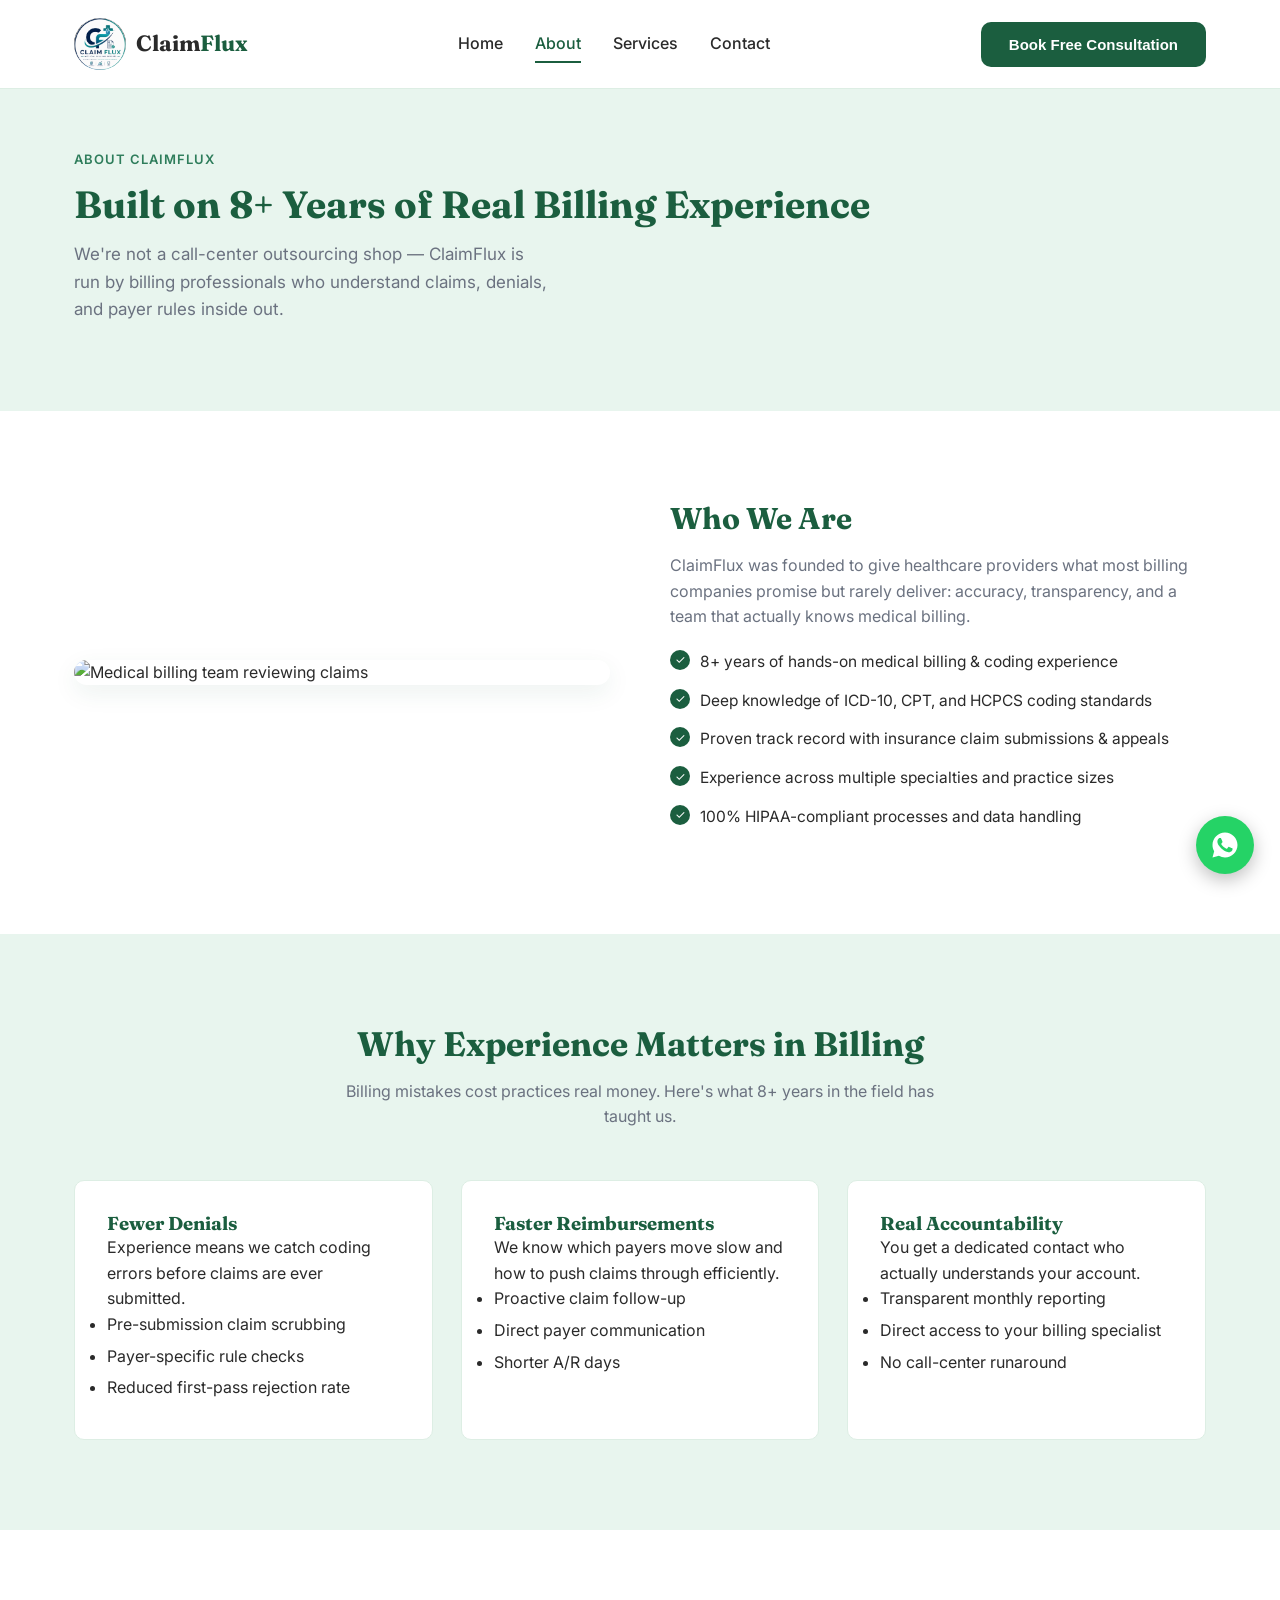
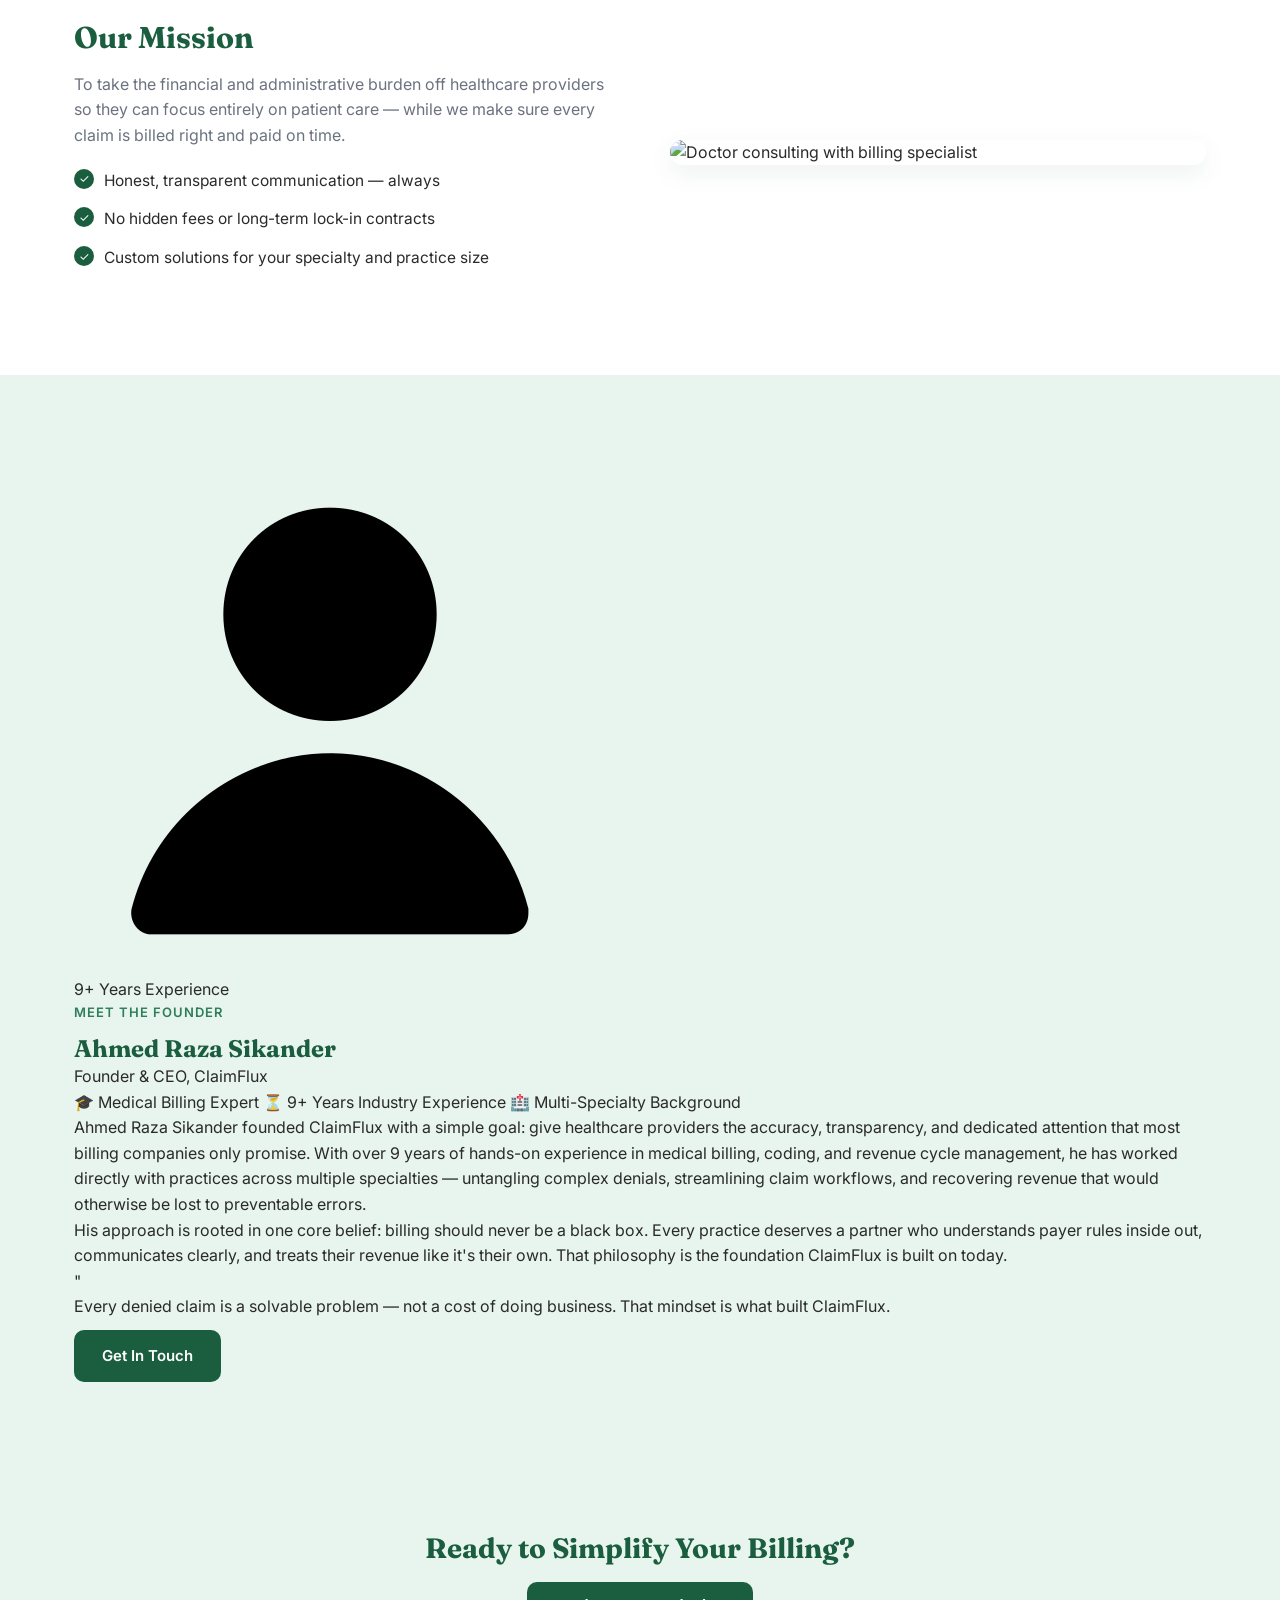
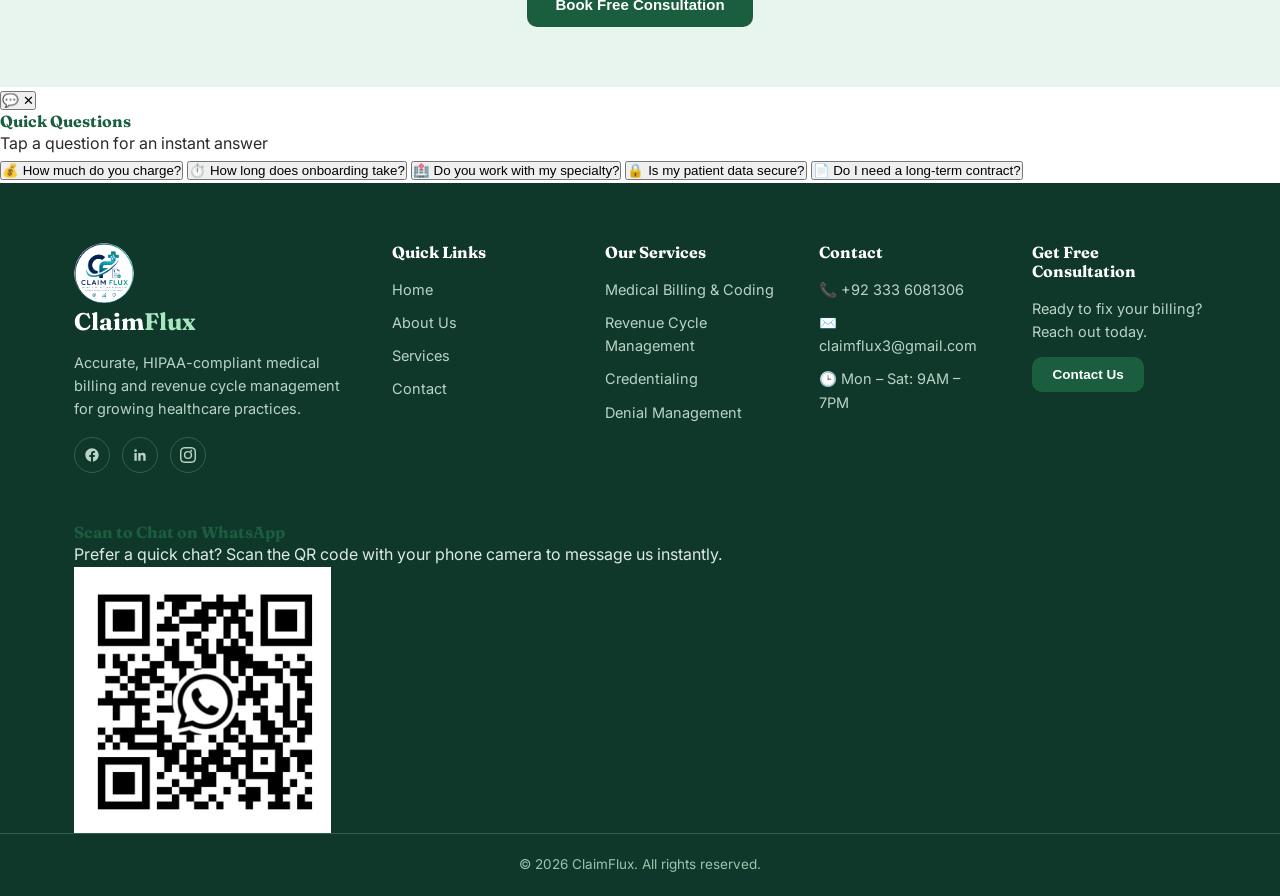
==== commit 46888c18: "Update fmt.Println message from 'Hello' to 'Goodbye'" ====
(no text change in the page or its own stylesheets)
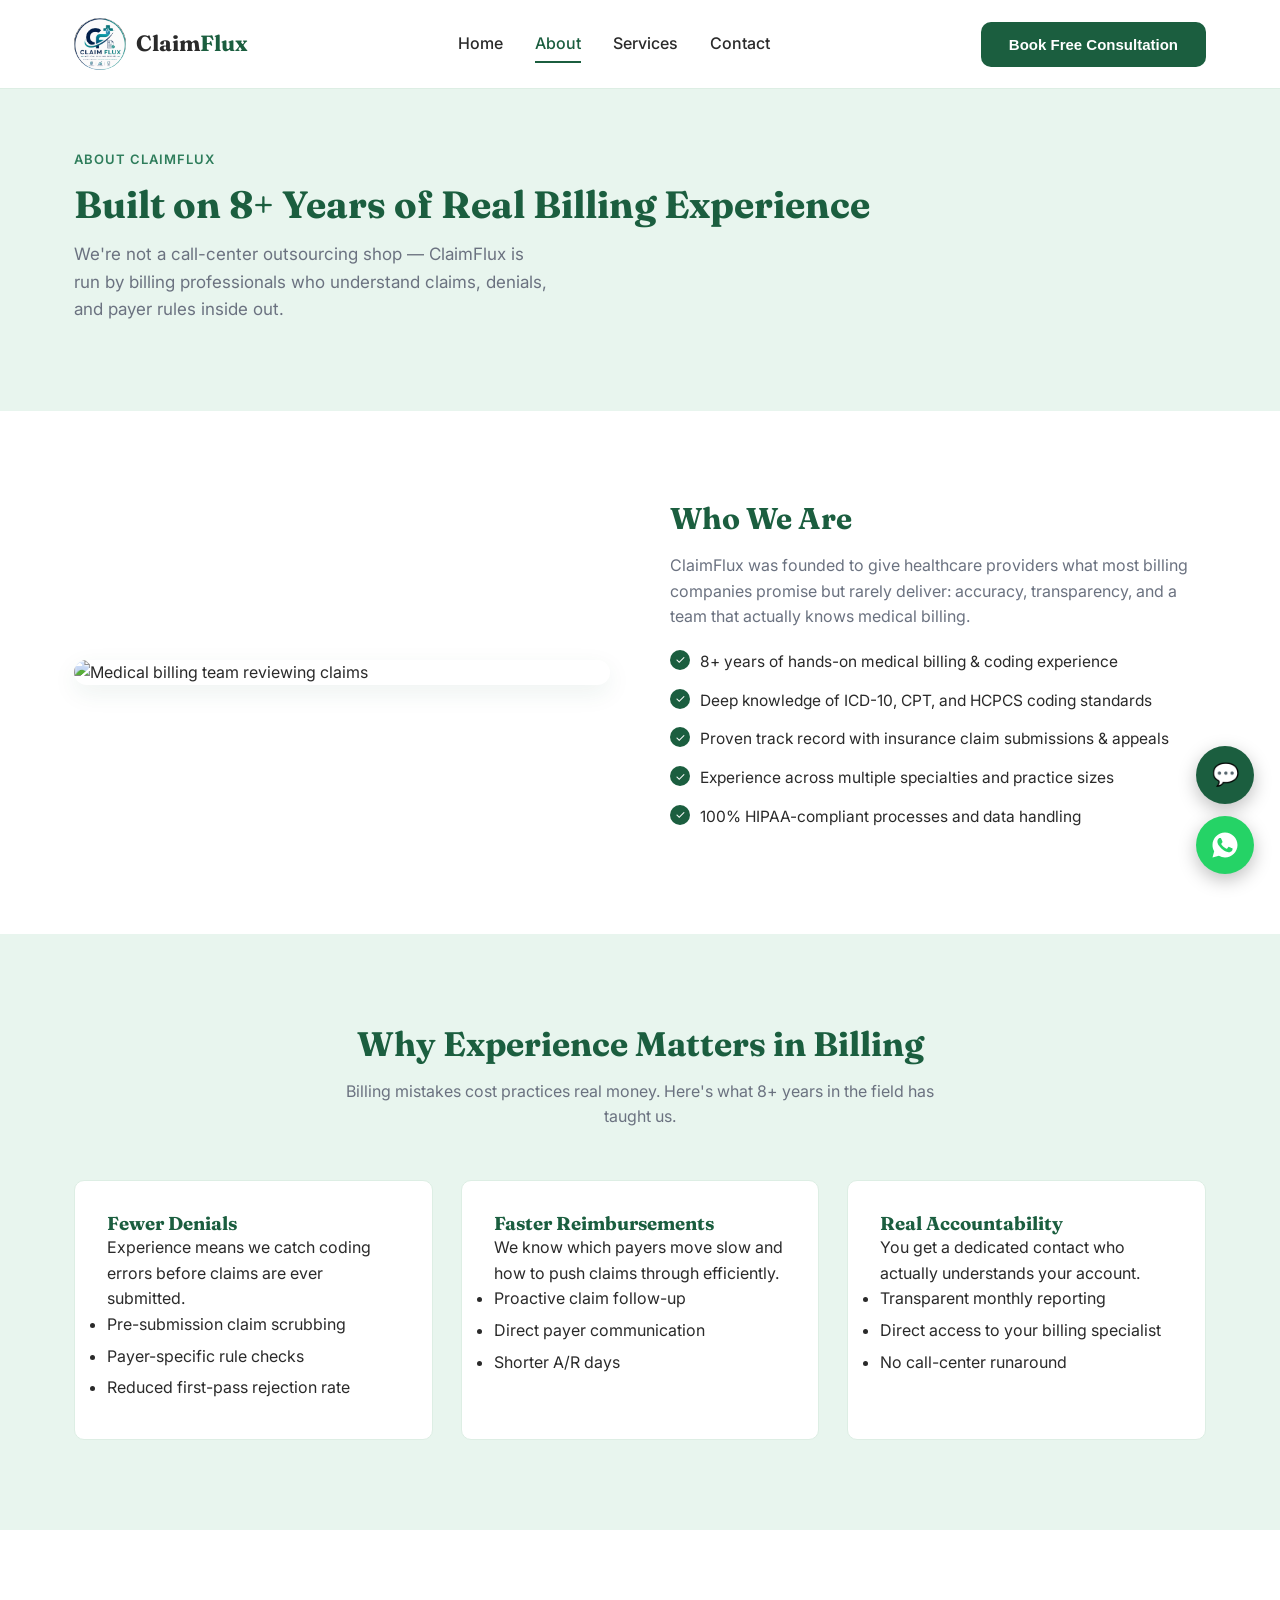
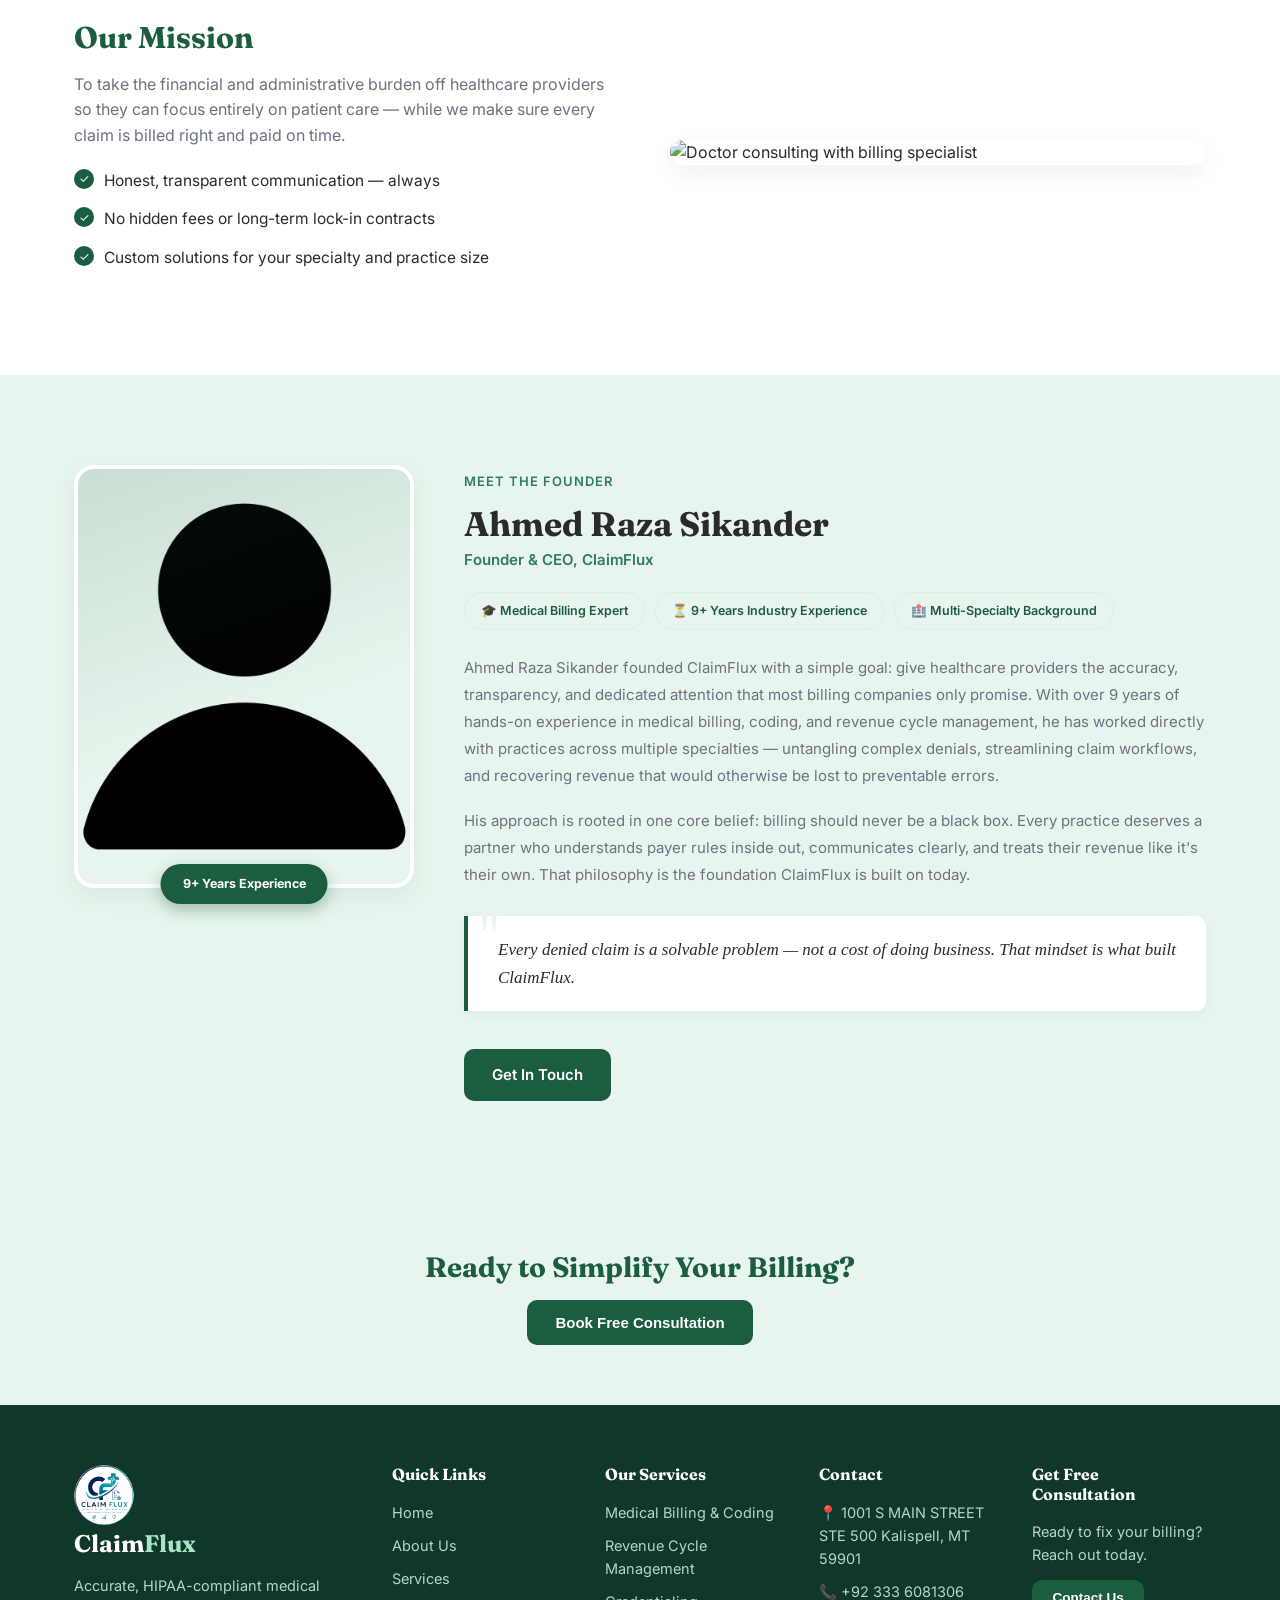
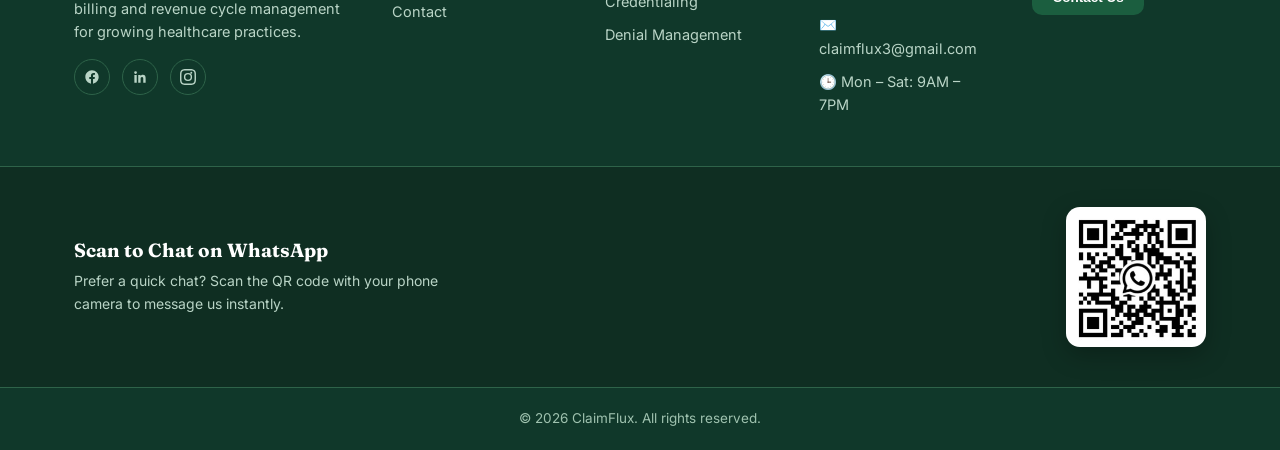
==== commit fc1bcef6: "Update fmt.Println message from 'Hello' to 'Goodbye'" ====
--- a/Claim Flux Website/about.html
+++ b/Claim Flux Website/about.html
@@ -242,11 +242,12 @@
     </div>
 
     <div class="footer-col">
-      <h4>Contact</h4>
-      <p>📞 +92 333 6081306</p>
-      <p>✉️ claimflux3@gmail.com</p>
-      <p>🕒 Mon – Sat: 9AM – 7PM</p>
-    </div>
+  <h4>Contact</h4>
+  <p>📍 1001 S MAIN STREET STE 500 Kalispell, MT 59901</p>
+  <p>📞 +92 333 6081306</p>
+  <p>✉️ claimflux3@gmail.com</p>
+  <p>🕒 Mon – Sat: 9AM – 7PM</p>
+</div>
 
     <div class="footer-col">
       <h4>Get Free Consultation</h4>
--- a/Claim Flux Website/style.css
+++ b/Claim Flux Website/style.css
@@ -546,3 +546,855 @@
   from { opacity: 0; transform: translateY(8px); }
   to { opacity: 1; transform: translateY(0); }
 }
+
+/* ===== CUSTOMER REVIEWS (Auto-Scrolling Marquee) ===== */
+.marquee-wrap {
+  overflow: hidden;
+  position: relative;
+  width: 100%;
+  padding-top: 10px;
+  -webkit-mask-image: linear-gradient(to right, transparent, black 8%, black 92%, transparent);
+  mask-image: linear-gradient(to right, transparent, black 8%, black 92%, transparent);
+}
+
+/* Halka vignette fade upar se neeche */
+.marquee-wrap::before {
+  content: '';
+  position: absolute;
+  top: 0;
+  left: 0;
+  right: 0;
+  height: 40px;
+  background: linear-gradient(to bottom, rgba(232, 245, 238, 0.9), transparent);
+  z-index: 2;
+  pointer-events: none;
+}
+
+.marquee-track {
+  display: flex;
+  gap: 20px;
+  width: max-content;
+  animation: marqueeScroll 35s linear infinite;
+}
+.marquee-wrap:hover .marquee-track {
+  animation-play-state: paused;
+}
+@keyframes marqueeScroll {
+  from { transform: translateX(0); }
+  to { transform: translateX(-50%); }
+}
+
+.review-card {
+  flex: 0 0 280px;
+  display: flex;
+  flex-direction: column;
+  background: var(--white);
+  border: 2px solid var(--border);
+  border-radius: var(--radius);
+  padding: 24px;
+  transition: transform 0.25s ease, box-shadow 0.25s ease, border-color 0.25s ease;
+}
+.review-card:hover {
+  transform: translateY(-6px);
+  box-shadow: var(--shadow);
+  border-color: var(--green-dark);
+}
+
+.review-stars {
+  color: var(--green-dark);
+  font-size: 16px;
+  letter-spacing: 2px;
+  margin-bottom: 14px;
+}
+
+.review-text {
+  font-size: 13.5px;
+  color: var(--charcoal);
+  line-height: 1.6;
+  margin-bottom: 16px;
+  font-style: italic;
+  flex-grow: 1;
+}
+
+.review-author {
+  display: flex;
+  align-items: center;
+  gap: 12px;
+  margin-top: auto;
+}
+
+.review-photo {
+  width: 44px;
+  height: 44px;
+  border-radius: 50%;
+  object-fit: cover;
+  flex-shrink: 0;
+  border: 2px solid var(--mint-bg);
+}
+
+.review-author h4 {
+  font-size: 14.5px;
+  font-family: var(--font-body);
+  color: var(--charcoal);
+  margin-bottom: 2px;
+}
+.review-author span {
+  font-size: 12.5px;
+  color: var(--gray);
+}
+
+@media (max-width: 640px) {
+  .review-card { flex: 0 0 260px; }
+}
+
+/* ===== WHATSAPP QR CODE SECTION ===== */
+.qr-section {
+  background: #0F2E22;
+  border-top: 1px solid #2E6349;
+  padding: 40px 0;
+}
+.qr-inner {
+  display: flex;
+  align-items: center;
+  justify-content: space-between;
+  gap: 30px;
+  flex-wrap: wrap;
+}
+.qr-text h4 {
+  color: var(--white);
+  font-size: 19px;
+  margin-bottom: 8px;
+}
+.qr-text p {
+  color: #B9D4C6;
+  font-size: 14px;
+  max-width: 380px;
+  line-height: 1.6;
+}
+.qr-box {
+  border-radius: 14px;
+  box-shadow: 0 8px 24px rgba(0,0,0,0.25);
+  flex-shrink: 0;
+  transition: transform 0.25s ease;
+  overflow: hidden;
+}
+.qr-box:hover {
+  transform: scale(1.05);
+}
+.qr-box img {
+  width: 140px;
+  height: 140px;
+  display: block;
+  object-fit: cover;
+}
+
+@media (max-width: 640px) {
+  .qr-inner {
+    flex-direction: column;
+    text-align: center;
+  }
+  .qr-text p { max-width: 100%; }
+}
+
+/* ===== BEFORE / AFTER COMPARISON ===== */
+.compare-grid {
+  display: grid;
+  grid-template-columns: repeat(3, 1fr);
+  gap: 24px;
+}
+.compare-card {
+  background: var(--white);
+  border: 2px solid var(--border);
+  border-radius: var(--radius);
+  padding: 28px;
+  transition: border-color 0.25s ease, box-shadow 0.25s ease;
+}
+.compare-card:hover {
+  border-color: var(--green-dark);
+  box-shadow: var(--shadow);
+}
+.compare-card h3 {
+  font-size: 17px;
+  margin-bottom: 22px;
+  color: var(--charcoal);
+  font-family: var(--font-body);
+  font-weight: 600;
+}
+.compare-row {
+  margin-bottom: 16px;
+}
+.compare-row:last-child { margin-bottom: 0; }
+.compare-label {
+  display: block;
+  font-size: 12.5px;
+  color: var(--gray);
+  margin-bottom: 6px;
+  font-weight: 500;
+}
+.compare-bar-track {
+  width: 100%;
+  height: 28px;
+  background: var(--mint-bg);
+  border-radius: 6px;
+  overflow: hidden;
+  position: relative;
+}
+.compare-bar {
+  height: 100%;
+  width: 0%;
+  display: flex;
+  align-items: center;
+  justify-content: flex-end;
+  padding-right: 10px;
+  border-radius: 6px;
+  transition: width 1.2s ease;
+}
+.compare-bar span {
+  color: var(--white);
+  font-size: 12px;
+  font-weight: 700;
+  white-space: nowrap;
+}
+.before-bar {
+  background: #C97B63;
+}
+.after-bar {
+  background: var(--green-dark);
+}
+.compare-note {
+  text-align: center;
+  font-size: 12.5px;
+  color: var(--gray);
+  margin-top: 24px;
+  font-style: italic;
+}
+
+@media (max-width: 900px) {
+  .compare-grid { grid-template-columns: 1fr; }
+}
+
+/* ===== PRICING OVERVIEW ===== */
+.pricing-grid {
+  display: grid;
+  grid-template-columns: repeat(3, 1fr);
+  gap: 24px;
+  align-items: stretch;
+}
+.pricing-card {
+  background: var(--white);
+  border: 2px solid var(--border);
+  border-radius: var(--radius);
+  padding: 32px 26px;
+  text-align: center;
+  position: relative;
+  transition: transform 0.25s ease, box-shadow 0.25s ease, border-color 0.25s ease;
+}
+.pricing-card:hover {
+  transform: translateY(-6px);
+  box-shadow: var(--shadow);
+  border-color: var(--green-dark);
+}
+.pricing-card.featured {
+  background: var(--green-dark);
+  border-color: var(--green-dark);
+}
+.pricing-card.featured h3,
+.pricing-card.featured p {
+  color: var(--white);
+}
+.pricing-badge {
+  position: absolute;
+  top: -12px;
+  left: 50%;
+  transform: translateX(-50%);
+  background: #A8E6C1;
+  color: var(--green-dark);
+  font-size: 11px;
+  font-weight: 700;
+  text-transform: uppercase;
+  letter-spacing: 0.5px;
+  padding: 5px 14px;
+  border-radius: 20px;
+}
+.pricing-icon {
+  width: 56px;
+  height: 56px;
+  border-radius: 50%;
+  background: var(--mint-bg);
+  color: var(--green-dark);
+  font-size: 24px;
+  font-weight: 700;
+  display: flex;
+  align-items: center;
+  justify-content: center;
+  margin: 0 auto 20px;
+}
+.pricing-card.featured .pricing-icon {
+  background: rgba(255,255,255,0.15);
+  color: var(--white);
+}
+.pricing-card h3 {
+  font-size: 18px;
+  margin-bottom: 12px;
+}
+.pricing-card p {
+  font-size: 14px;
+  color: var(--gray);
+  line-height: 1.6;
+}
+
+@media (max-width: 900px) {
+  .pricing-grid { grid-template-columns: 1fr; }
+}
+
+/* ===== SAVINGS CALCULATOR ===== */
+.calc-box {
+  display: grid;
+  grid-template-columns: 1fr 1fr;
+  gap: 0;
+  background: var(--white);
+  border: 2px solid var(--border);
+  border-radius: var(--radius);
+  overflow: hidden;
+  box-shadow: var(--shadow);
+}
+.calc-input-side {
+  padding: 40px;
+  display: flex;
+  flex-direction: column;
+}
+.calc-input-side label {
+  font-size: 13.5px;
+  font-weight: 600;
+  color: var(--charcoal);
+  margin-bottom: 8px;
+  display: block;
+}
+.calc-input-wrap {
+  display: flex;
+  align-items: center;
+  border: 2px solid var(--border);
+  border-radius: 8px;
+  background: var(--mint-bg);
+  overflow: hidden;
+}
+.calc-input-wrap:focus-within {
+  border-color: var(--green-dark);
+}
+.calc-prefix, .calc-suffix {
+  padding: 0 14px;
+  color: var(--green-dark);
+  font-weight: 700;
+  font-size: 15px;
+}
+.calc-input-wrap input {
+  flex: 1;
+  padding: 14px 10px;
+  border: none;
+  background: transparent;
+  font-family: var(--font-body);
+  font-size: 15px;
+  color: var(--charcoal);
+  outline: none;
+}
+
+.calc-result-side {
+  background: var(--green-dark);
+  padding: 40px;
+  display: flex;
+  align-items: center;
+  justify-content: center;
+}
+.calc-placeholder {
+  text-align: center;
+  color: #B9D4C6;
+}
+.calc-placeholder-icon {
+  font-size: 40px;
+  margin-bottom: 14px;
+  opacity: 0.6;
+}
+.calc-placeholder p {
+  font-size: 14px;
+}
+
+.calc-output {
+  text-align: center;
+  color: var(--white);
+  width: 100%;
+}
+.calc-output-label {
+  font-size: 13px;
+  color: #B9D4C6;
+  text-transform: uppercase;
+  letter-spacing: 0.5px;
+  margin-bottom: 8px;
+}
+.calc-output-value {
+  font-family: var(--font-head);
+  font-size: 42px;
+  font-weight: 700;
+  color: #A8E6C1;
+  margin-bottom: 6px;
+}
+.calc-output-sub {
+  font-size: 13px;
+  color: #B9D4C6;
+  margin-bottom: 20px;
+}
+.calc-output hr {
+  border: none;
+  border-top: 1px solid rgba(255,255,255,0.15);
+  margin: 20px 0;
+}
+.calc-output-row {
+  display: flex;
+  justify-content: space-between;
+  font-size: 13.5px;
+  color: #D9EDE3;
+  margin-bottom: 8px;
+}
+.calc-output-row strong {
+  color: var(--white);
+}
+
+@media (max-width: 900px) {
+  .calc-box { grid-template-columns: 1fr; }
+}
+
+/* ===== BLOG / INSIGHTS CARDS ===== */
+.blog-grid {
+  display: grid;
+  grid-template-columns: repeat(3, 1fr);
+  gap: 24px;
+}
+.blog-card {
+  display: flex;
+  flex-direction: column;
+  background: var(--white);
+  border: 2px solid var(--border);
+  border-radius: var(--radius);
+  padding: 26px;
+  text-decoration: none;
+  position: relative;
+  overflow: hidden;
+  transition: transform 0.3s ease, box-shadow 0.3s ease, border-color 0.3s ease;
+}
+.blog-card::before {
+  content: '';
+  position: absolute;
+  top: 0; left: 0; right: 0;
+  height: 4px;
+  background: var(--green-dark);
+  transform: scaleX(0);
+  transform-origin: left;
+  transition: transform 0.35s ease;
+}
+.blog-card:hover::before {
+  transform: scaleX(1);
+}
+.blog-card:hover {
+  transform: translateY(-6px);
+  box-shadow: var(--shadow);
+  border-color: var(--green-dark);
+}
+.blog-card.featured-post {
+  background: var(--mint-bg);
+}
+.blog-card-top {
+  display: flex;
+  justify-content: space-between;
+  align-items: center;
+  margin-bottom: 16px;
+}
+.blog-tag {
+  background: var(--green-dark);
+  color: var(--white);
+  font-size: 11px;
+  font-weight: 700;
+  text-transform: uppercase;
+  letter-spacing: 0.5px;
+  padding: 4px 12px;
+  border-radius: 20px;
+}
+.blog-readtime {
+  font-size: 12px;
+  color: var(--gray);
+}
+.blog-card h3 {
+  font-size: 18px;
+  line-height: 1.35;
+  margin-bottom: 12px;
+  color: var(--charcoal);
+}
+.blog-card p {
+  font-size: 13.5px;
+  color: var(--gray);
+  line-height: 1.6;
+  flex-grow: 1;
+  margin-bottom: 18px;
+}
+.blog-cta {
+  font-size: 13.5px;
+  font-weight: 700;
+  color: var(--green-dark);
+  display: inline-flex;
+  align-items: center;
+  gap: 6px;
+}
+.blog-arrow {
+  transition: transform 0.25s ease;
+}
+.blog-card:hover .blog-arrow {
+  transform: translateX(4px);
+}
+
+@media (max-width: 900px) {
+  .blog-grid { grid-template-columns: 1fr; }
+}
+
+/* ===== BLOG: FEATURED BANNER ===== */
+.blog-featured-banner {
+  display: flex;
+  align-items: center;
+  justify-content: space-between;
+  gap: 30px;
+  background: var(--green-dark);
+  border-radius: 16px;
+  padding: 40px;
+  text-decoration: none;
+  transition: transform 0.3s ease;
+  overflow: hidden;
+  position: relative;
+}
+.blog-featured-banner:hover {
+  transform: translateY(-4px);
+}
+.blog-featured-text {
+  position: relative;
+  z-index: 1;
+  max-width: 560px;
+}
+.blog-featured-text h2 {
+  color: var(--white);
+  font-size: 28px;
+  margin: 14px 0;
+}
+.blog-featured-text p {
+  color: #D9EDE3;
+  font-size: 14.5px;
+  margin-bottom: 18px;
+  line-height: 1.6;
+}
+.blog-featured-banner .blog-cta {
+  color: #A8E6C1;
+}
+.blog-featured-number {
+  font-family: var(--font-head);
+  font-size: 140px;
+  font-weight: 700;
+  color: rgba(255,255,255,0.08);
+  line-height: 1;
+  flex-shrink: 0;
+}
+
+/* ===== BLOG: FULL ARTICLE PAGES ===== */
+.article-section {
+  scroll-margin-top: 100px;
+}
+.article-container {
+  max-width: 760px;
+}
+.article-back {
+  display: inline-block;
+  color: var(--green-dark);
+  font-size: 13.5px;
+  font-weight: 600;
+  margin-bottom: 20px;
+}
+.article-title {
+  font-size: 30px;
+  margin: 14px 0 8px;
+}
+.article-meta {
+  font-size: 13px;
+  color: var(--gray);
+  margin-bottom: 28px;
+}
+.article-container p {
+  color: var(--charcoal);
+  font-size: 15.5px;
+  line-height: 1.8;
+  margin-bottom: 18px;
+}
+.article-container h3 {
+  font-size: 19px;
+  margin: 28px 0 10px;
+  color: var(--green-dark);
+}
+
+@media (max-width: 700px) {
+  .blog-featured-banner { flex-direction: column; text-align: center; }
+  .blog-featured-number { font-size: 80px; }
+}
+
+/* ===== QUICK QUESTIONS CHAT WIDGET ===== */
+.quick-chat-widget {
+  position: fixed;
+  bottom: 96px;
+  right: 26px;
+  z-index: 199;
+}
+.quick-chat-toggle {
+  width: 58px;
+  height: 58px;
+  border-radius: 50%;
+  background: var(--green-dark);
+  color: var(--white);
+  border: none;
+  cursor: pointer;
+  box-shadow: 0 6px 18px rgba(0,0,0,0.25);
+  font-size: 22px;
+  display: flex;
+  align-items: center;
+  justify-content: center;
+  transition: transform 0.2s ease;
+}
+.quick-chat-toggle:hover {
+  transform: scale(1.08);
+}
+.quick-chat-icon-close { display: none; }
+.quick-chat-widget.open .quick-chat-icon-open { display: none; }
+.quick-chat-widget.open .quick-chat-icon-close { display: inline; }
+
+.quick-chat-panel {
+  position: absolute;
+  bottom: 72px;
+  right: 0;
+  width: 320px;
+  max-height: 420px;
+  background: var(--white);
+  border-radius: 16px;
+  box-shadow: 0 16px 40px rgba(0,0,0,0.2);
+  overflow: hidden;
+  opacity: 0;
+  visibility: hidden;
+  transform: translateY(10px);
+  transition: opacity 0.25s ease, transform 0.25s ease, visibility 0.25s ease;
+  display: flex;
+  flex-direction: column;
+}
+.quick-chat-widget.open .quick-chat-panel {
+  opacity: 1;
+  visibility: visible;
+  transform: translateY(0);
+}
+
+.quick-chat-header {
+  background: var(--green-dark);
+  padding: 18px 20px;
+  flex-shrink: 0;
+}
+.quick-chat-header h4 {
+  color: var(--white);
+  font-size: 16px;
+  margin-bottom: 4px;
+}
+.quick-chat-header p {
+  color: #B9D4C6;
+  font-size: 12px;
+}
+
+.quick-chat-body {
+  padding: 16px;
+  overflow-y: auto;
+}
+.quick-chat-questions {
+  display: flex;
+  flex-direction: column;
+  gap: 8px;
+}
+.quick-chat-q {
+  text-align: left;
+  background: var(--mint-bg);
+  border: 2px solid var(--border);
+  border-radius: 10px;
+  padding: 12px 14px;
+  font-size: 13.5px;
+  font-family: var(--font-body);
+  color: var(--charcoal);
+  cursor: pointer;
+  transition: border-color 0.2s ease, background 0.2s ease;
+}
+.quick-chat-q:hover {
+  border-color: var(--green-dark);
+  background: var(--white);
+}
+
+.quick-chat-back {
+  background: none;
+  border: none;
+  color: var(--green-dark);
+  font-size: 13px;
+  font-weight: 600;
+  cursor: pointer;
+  padding: 0;
+  margin-bottom: 14px;
+}
+.quick-chat-answer p {
+  font-size: 14px;
+  color: var(--charcoal);
+  line-height: 1.6;
+  background: var(--mint-bg);
+  padding: 14px;
+  border-radius: 10px;
+}
+
+@media (max-width: 480px) {
+  .quick-chat-panel { width: 88vw; right: -10px; }
+  .quick-chat-widget { right: 16px; bottom: 90px; }
+}
+
+/* ===== FOUNDER / CEO SECTION ===== */
+.founder-wrap {
+  display: grid;
+  grid-template-columns: 340px 1fr;
+  gap: 50px;
+  align-items: start;
+}
+
+.founder-visual {
+  position: relative;
+}
+.founder-photo-frame {
+  position: relative;
+  border-radius: 20px;
+  overflow: hidden;
+  box-shadow: var(--shadow);
+  border: 4px solid var(--white);
+}
+.founder-photo-frame::before {
+  content: '';
+  position: absolute;
+  inset: 0;
+  background: linear-gradient(160deg, rgba(27,94,63,0.15), transparent 60%);
+  z-index: 1;
+}
+.founder-photo-frame img {
+  width: 100%;
+  aspect-ratio: 4 / 5;
+  object-fit: cover;
+  display: block;
+}
+.founder-badge {
+  position: absolute;
+  bottom: -16px;
+  left: 50%;
+  transform: translateX(-50%);
+  background: var(--green-dark);
+  color: var(--white);
+  font-size: 12.5px;
+  font-weight: 700;
+  padding: 10px 22px;
+  border-radius: 30px;
+  box-shadow: 0 6px 16px rgba(27,94,63,0.35);
+  white-space: nowrap;
+}
+
+.founder-content {
+  padding-top: 6px;
+}
+.founder-name {
+  font-size: 34px;
+  margin: 10px 0 4px;
+  color: var(--charcoal);
+}
+.founder-title {
+  color: var(--green-mid);
+  font-weight: 600;
+  font-size: 15px;
+  margin-bottom: 20px;
+}
+
+.founder-credentials {
+  display: flex;
+  flex-wrap: wrap;
+  gap: 10px;
+  margin-bottom: 24px;
+}
+.founder-credential {
+  background: var(--mint-bg);
+  border: 1px solid var(--border);
+  color: var(--green-dark);
+  font-size: 12.5px;
+  font-weight: 600;
+  padding: 8px 16px;
+  border-radius: 20px;
+}
+
+.founder-bio {
+  color: var(--gray);
+  font-size: 15px;
+  line-height: 1.8;
+  margin-bottom: 18px;
+}
+
+.founder-quote {
+  position: relative;
+  background: var(--white);
+  border-left: 4px solid var(--green-dark);
+  border-radius: 0 10px 10px 0;
+  padding: 20px 24px 20px 30px;
+  margin: 28px 0;
+  box-shadow: 0 4px 14px rgba(0,0,0,0.04);
+}
+.founder-quote-mark {
+  position: absolute;
+  top: -10px;
+  left: 12px;
+  font-family: var(--font-head);
+  font-size: 60px;
+  color: var(--mint-bg);
+  line-height: 1;
+  z-index: 0;
+}
+.founder-quote p {
+  position: relative;
+  z-index: 1;
+  font-family: var(--font-head);
+  font-style: italic;
+  font-size: 17px;
+  color: var(--charcoal);
+  line-height: 1.6;
+}
+
+@media (max-width: 900px) {
+  .founder-wrap {
+    grid-template-columns: 1fr;
+  }
+  .founder-visual {
+    max-width: 280px;
+    margin: 0 auto 40px;
+  }
+}
+
+/* ===== FOUNDER PREVIEW (Home Page) ===== */
+.founder-preview-wrap {
+  display: grid;
+  grid-template-columns: 260px 1fr;
+  gap: 44px;
+  align-items: center;
+}
+.founder-preview-visual {
+  position: relative;
+}
+
+@media (max-width: 900px) {
+  .founder-preview-wrap {
+    grid-template-columns: 1fr;
+  }
+  .founder-preview-visual {
+    max-width: 240px;
+    margin: 0 auto 40px;
+  }
+}
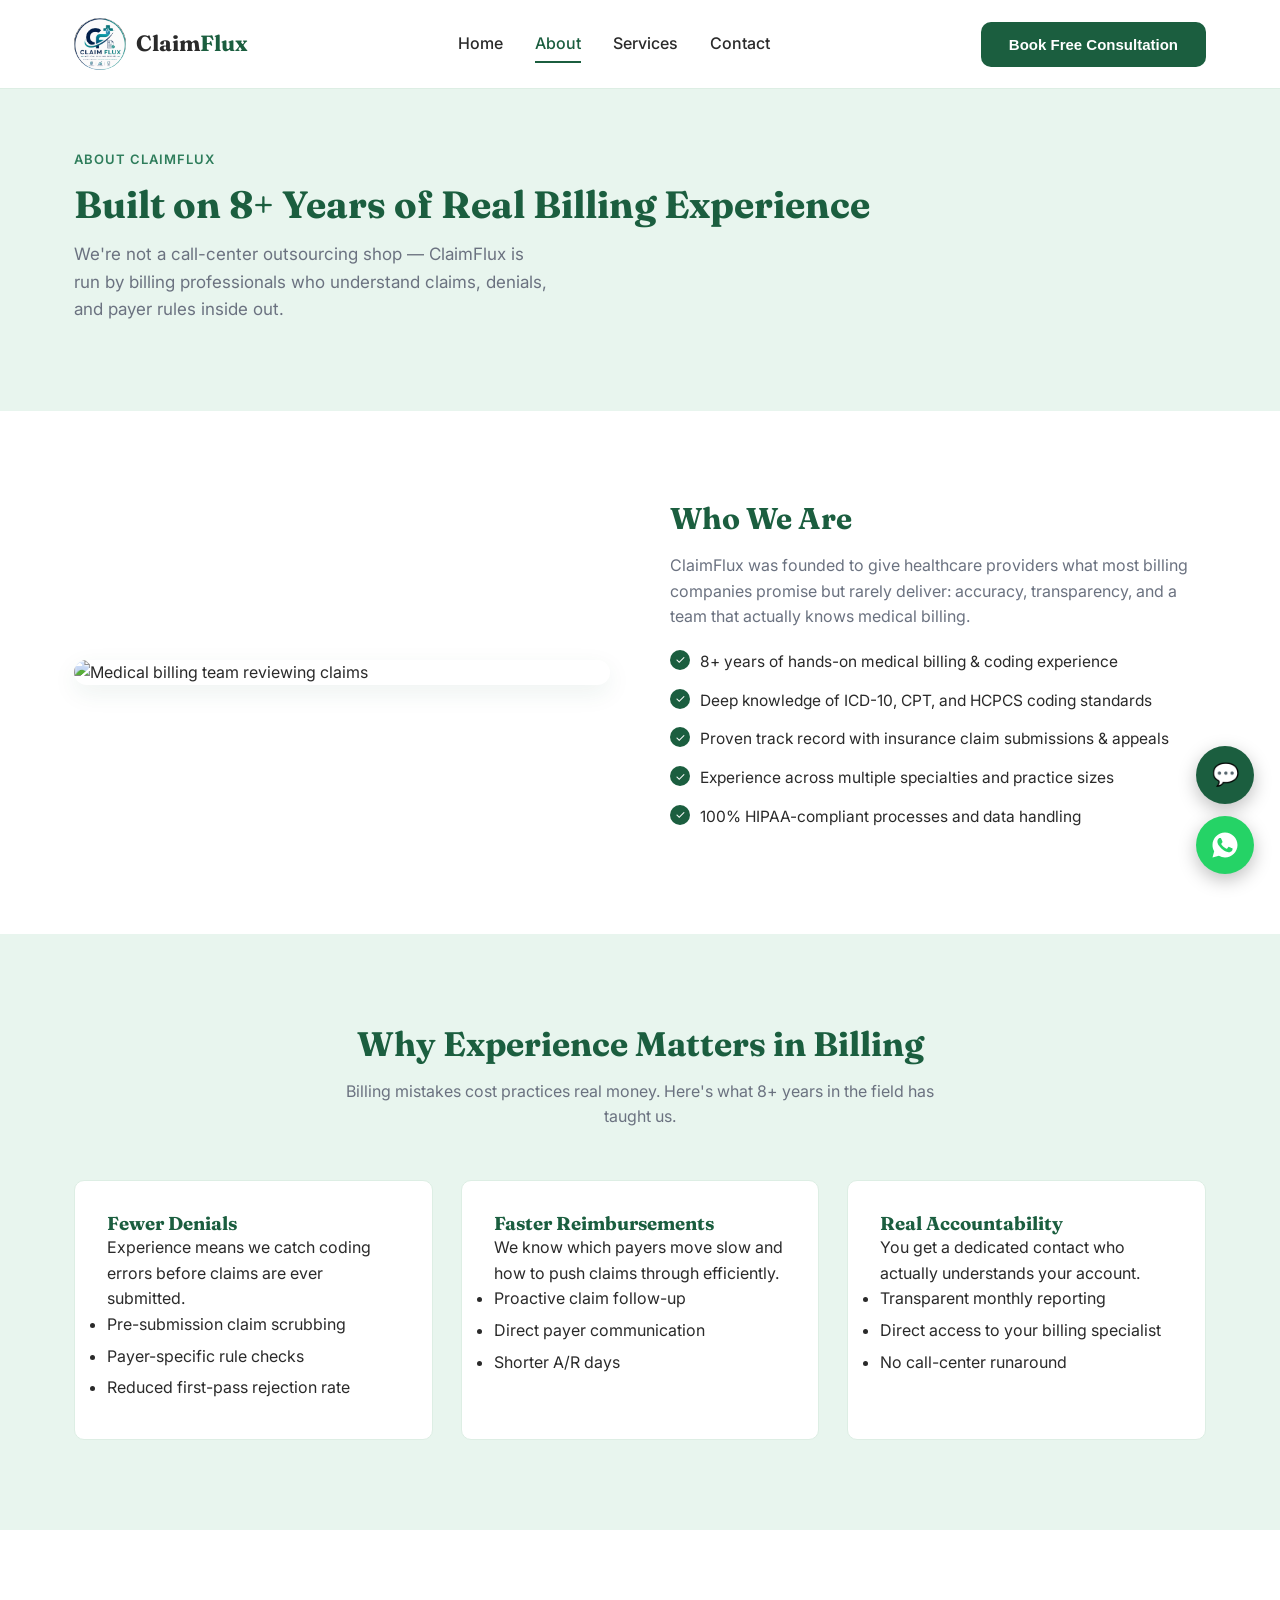
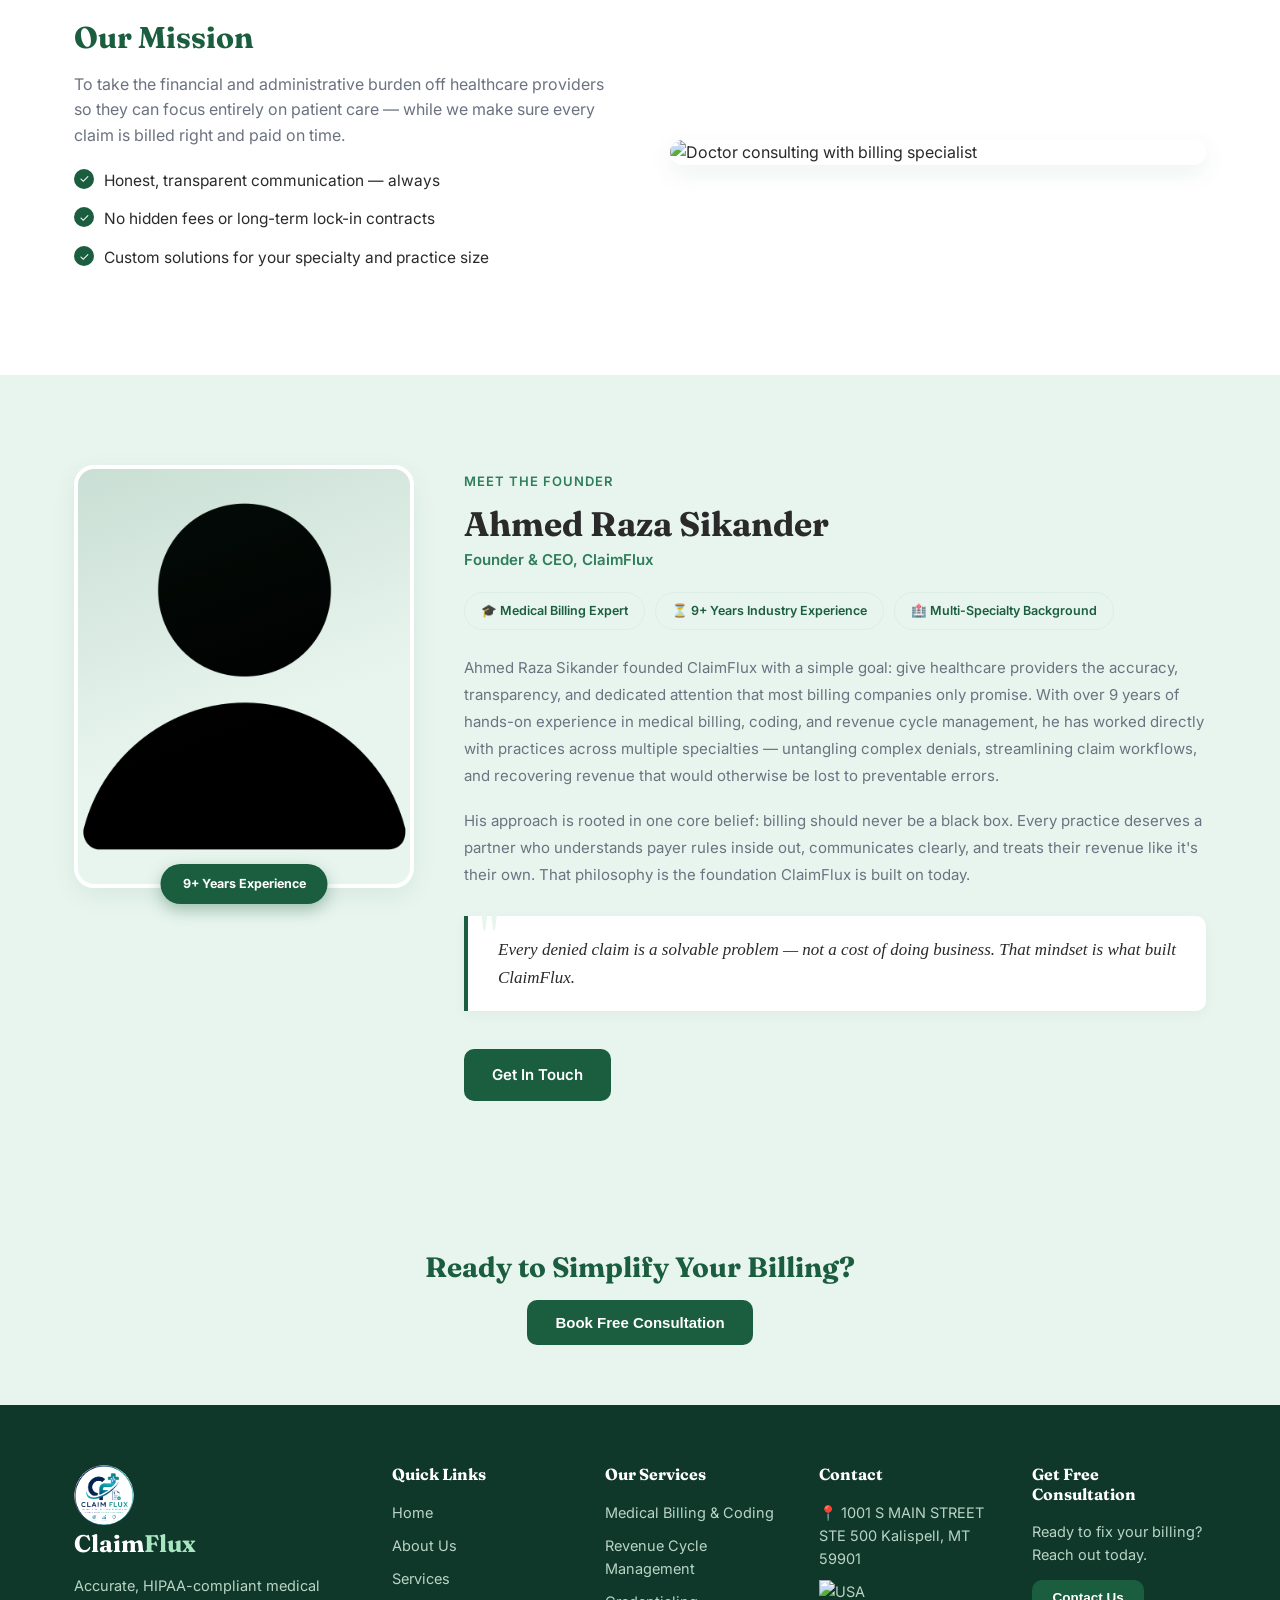
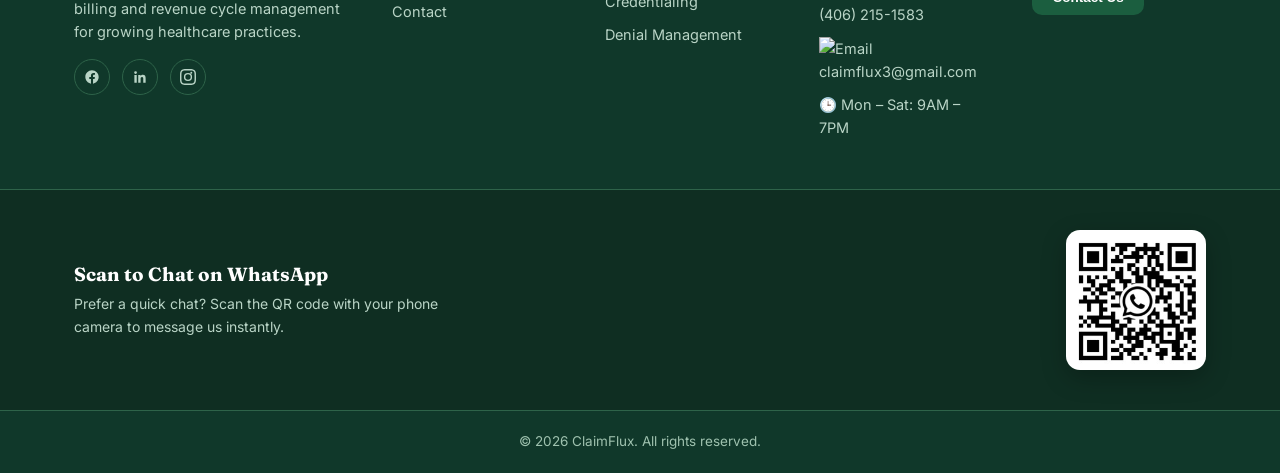
==== commit 51d45d32: "Update print statement from 'Hello' to 'Goodbye'" ====
--- a/Claim Flux Website/about.html
+++ b/Claim Flux Website/about.html
@@ -244,8 +244,8 @@
     <div class="footer-col">
   <h4>Contact</h4>
   <p>📍 1001 S MAIN STREET STE 500 Kalispell, MT 59901</p>
-  <p>📞 +92 333 6081306</p>
-  <p>✉️ claimflux3@gmail.com</p>
+  <p><img src="https://flagcdn.com/24x18/us.png" alt="USA" style="vertical-align:middle; margin-right:6px;"> (406) 215-1583</p>
+  <p><img src="https://cdn-icons-png.flaticon.com/512/561/561127.png" alt="Email" class="footer-icon"> claimflux3@gmail.com</p>
   <p>🕒 Mon – Sat: 9AM – 7PM</p>
 </div>
 
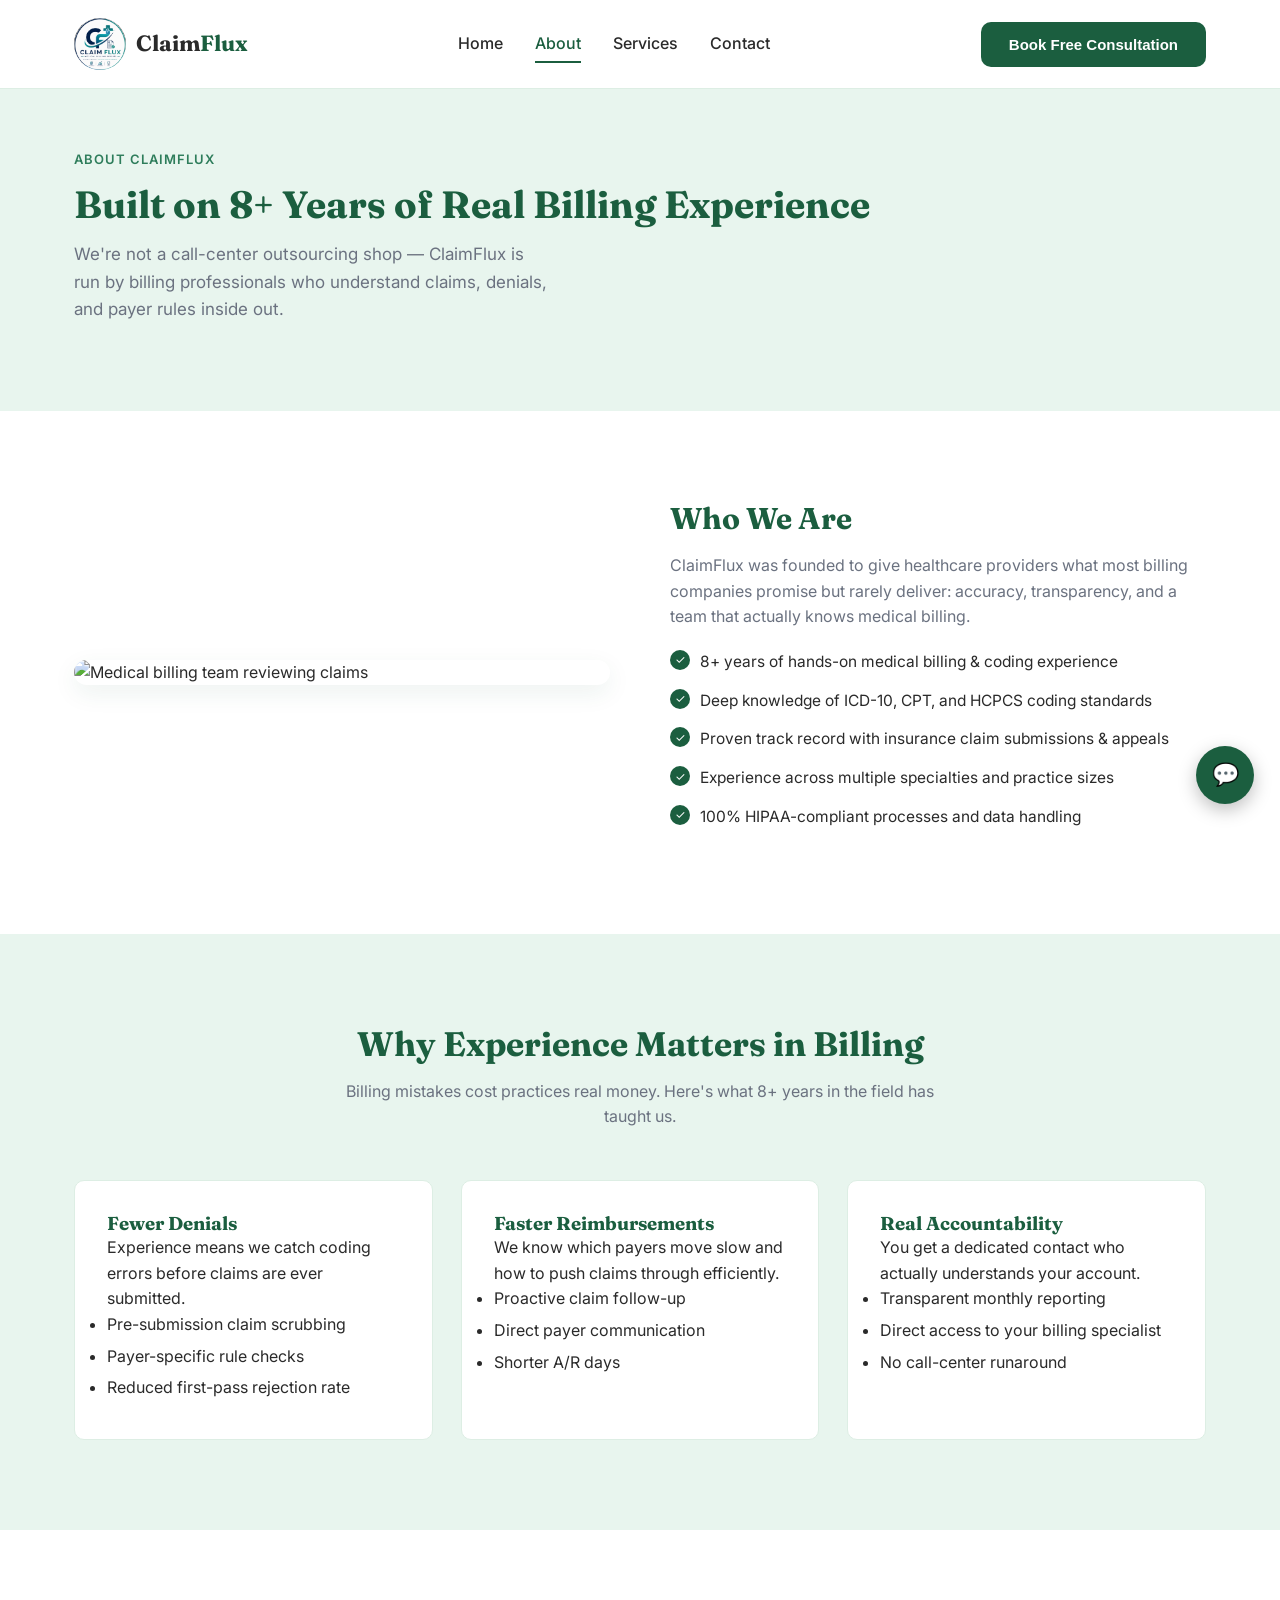
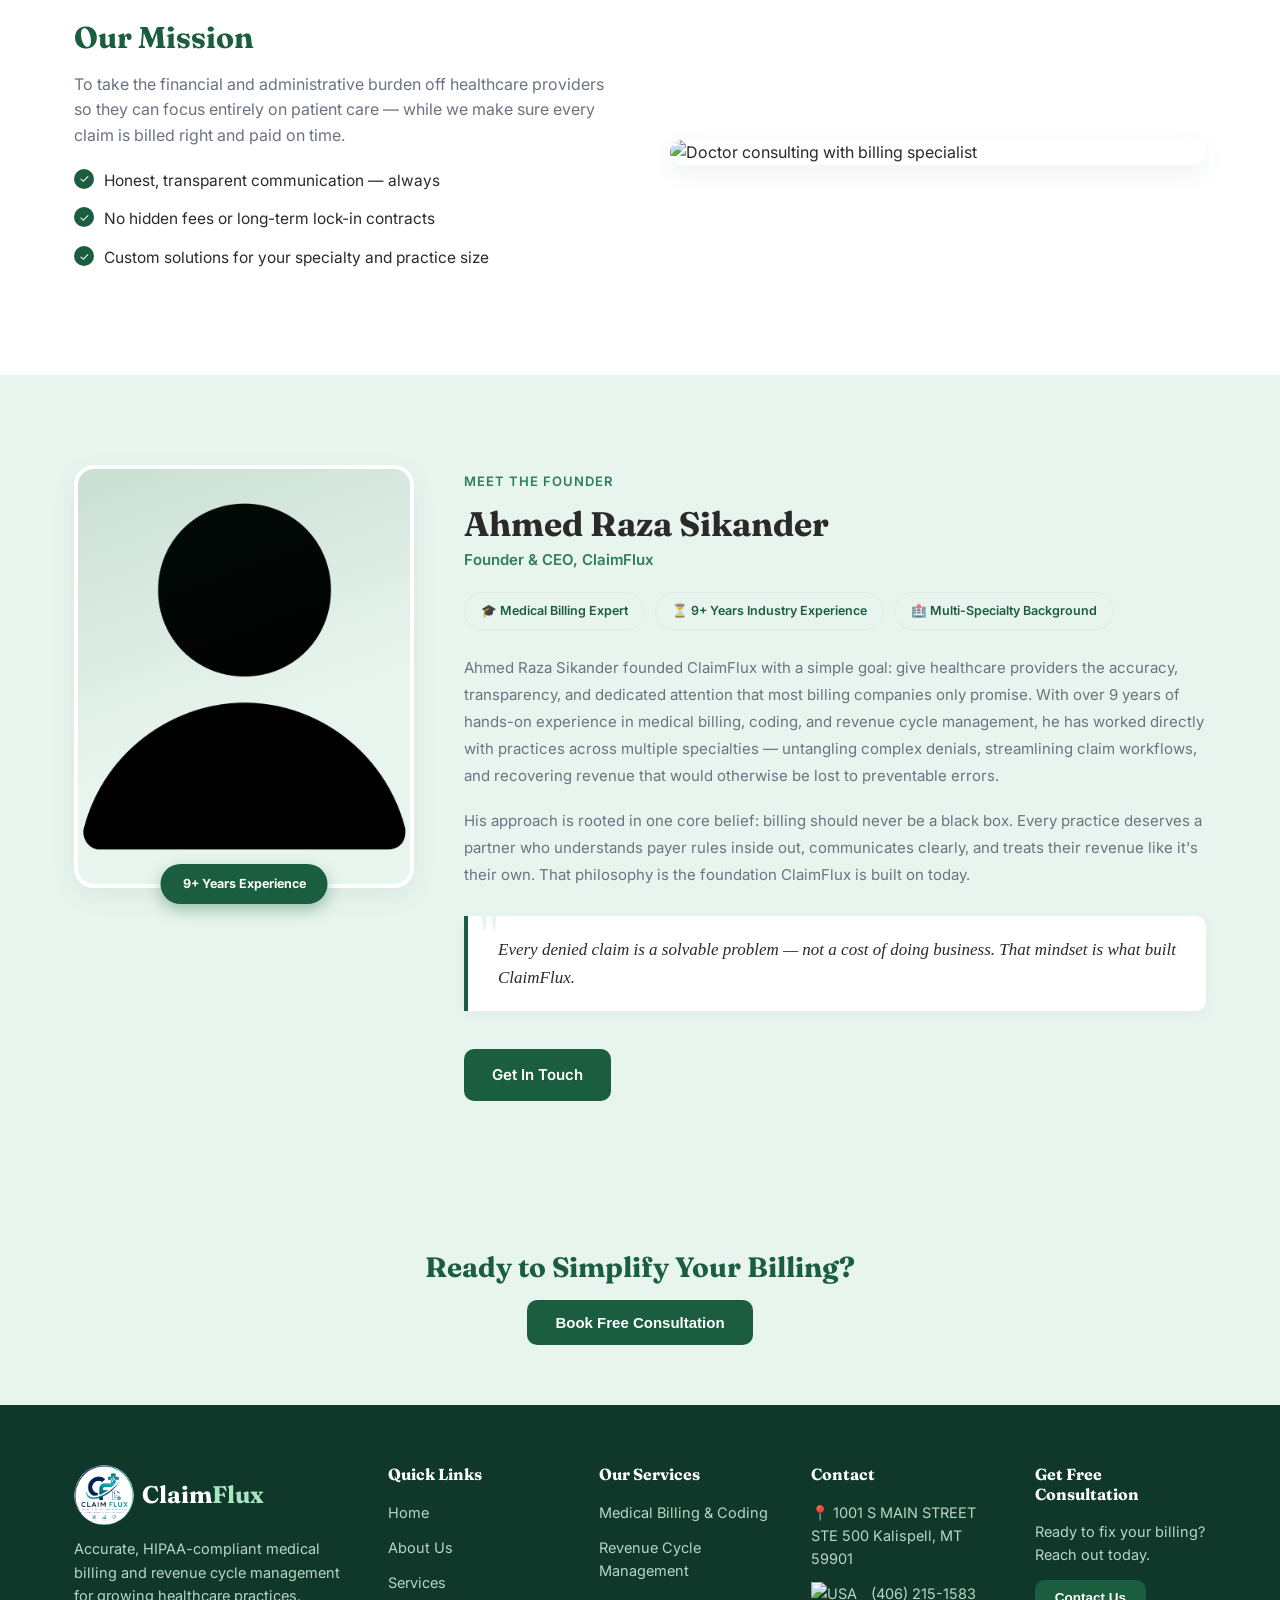
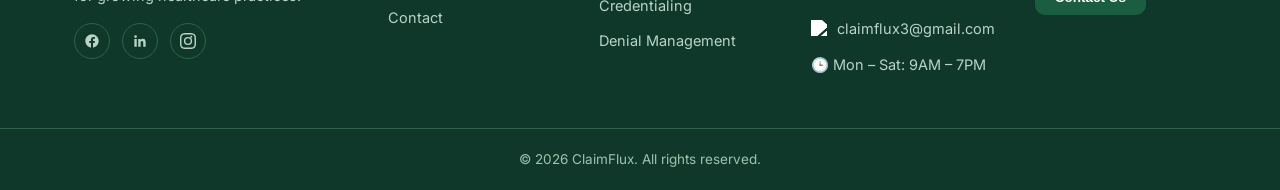
==== commit 760e0820: "Update fmt.Println message from 'Hello' to 'Goodbye'" ====
--- a/Claim Flux Website/about.html
+++ b/Claim Flux Website/about.html
@@ -167,10 +167,11 @@
   </div>
 </section>
 
-<!-- ===== WHATSAPP FLOATING ICON ===== -->
+<!-- ===== WHATSAPP FLOATING ICON (TEMPORARILY DISABLED) =====
 <a href="https://wa.me/923336081306" target="_blank" class="whatsapp-float" aria-label="Chat on WhatsApp">
   <svg viewBox="0 0 32 32" width="30" height="30" fill="white"><path d="M16.001 2.667c-7.363 0-13.334 5.97-13.334 13.333 0 2.353.615 4.646 1.782 6.667L2.667 29.333l6.84-1.795a13.27 13.27 0 0 0 6.494 1.795h.006c7.363 0 13.333-5.97 13.333-13.333S23.364 2.667 16.001 2.667zm7.803 19.03c-.332.933-1.646 1.708-2.688 1.933-.715.152-1.646.273-4.786-1.03-4.017-1.664-6.606-5.73-6.808-5.995-.194-.266-1.633-2.175-1.633-4.15s1.03-2.943 1.394-3.35c.365-.406.795-.508 1.061-.508.266 0 .53.002.762.014.244.012.573-.093.895.683.332.795 1.13 2.75 1.229 2.95.1.2.166.433.033.7-.133.267-.2.433-.398.667-.2.233-.42.52-.6.7-.2.2-.408.416-.176.815.233.4 1.033 1.705 2.218 2.762 1.523 1.36 2.807 1.78 3.207 1.98.4.2.633.166.867-.1.233-.267 1-1.166 1.267-1.566.266-.4.532-.333.897-.2.365.133 2.318 1.093 2.717 1.293.4.2.666.3.766.466.1.167.1.958-.232 1.892z"/></svg>
 </a>
+-->
 
 <!-- ===== QUICK QUESTIONS CHAT WIDGET ===== -->
 <div class="quick-chat-widget">
@@ -256,18 +257,19 @@
     </div>
   </div>
 
-   <!-- ===== WHATSAPP QR CODE ===== -->
-  <div class="qr-section">
-    <div class="container qr-inner">
-      <div class="qr-text">
-        <h4>Scan to Chat on WhatsApp</h4>
-        <p>Prefer a quick chat? Scan the QR code with your phone camera to message us instantly.</p>
-      </div>
-      <div class="qr-box">
-        <img src="assets/whatsapp-qr.png" alt="WhatsApp QR Code - ClaimFlux">
-      </div>
-    </div>
-  </div>
+   <!-- ===== WHATSAPP QR CODE (TEMPORARILY DISABLED) =====
+<div class="qr-section">
+  <div class="container qr-inner">
+    <div class="qr-text">
+      <h4>Scan to Chat on WhatsApp</h4>
+      <p>Prefer a quick chat? Scan the QR code with your phone camera to message us instantly.</p>
+    </div>
+    <div class="qr-box">
+      <img src="assets/whatsapp-qr.png" alt="WhatsApp QR Code - ClaimFlux">
+    </div>
+  </div>
+</div>
+-->
   <div class="footer-bottom">
     <p>&copy; <span id="currentYear">2026</span> ClaimFlux. All rights reserved.</p>
   </div>
--- a/Claim Flux Website/style.css
+++ b/Claim Flux Website/style.css
@@ -295,7 +295,21 @@
 .footer-logo { color: var(--white); margin-bottom: 14px; display: inline-block; }
 .footer-logo span { color: #A8E6C1; }
 .footer-col h4 { color: var(--white); font-size: 16px; margin-bottom: 16px; }
-.footer-col a, .footer-col p { display: block; color: #B9D4C6; margin-bottom: 10px; font-size: 14.5px; }
+.footer-col a, .footer-col p {
+  display: flex;
+  align-items: center;
+  gap: 8px;
+  color: #B9D4C6;
+  margin-bottom: 12px;
+  font-size: 14.5px;
+}
+.footer-col .footer-icon {
+  width: 18px;
+  height: 18px;
+  flex-shrink: 0;
+  object-fit: contain;
+  filter: brightness(0) invert(1);
+}
 .social-icons { display: flex; gap: 12px; }
 .social-icons a {
   width: 36px; height: 36px;
